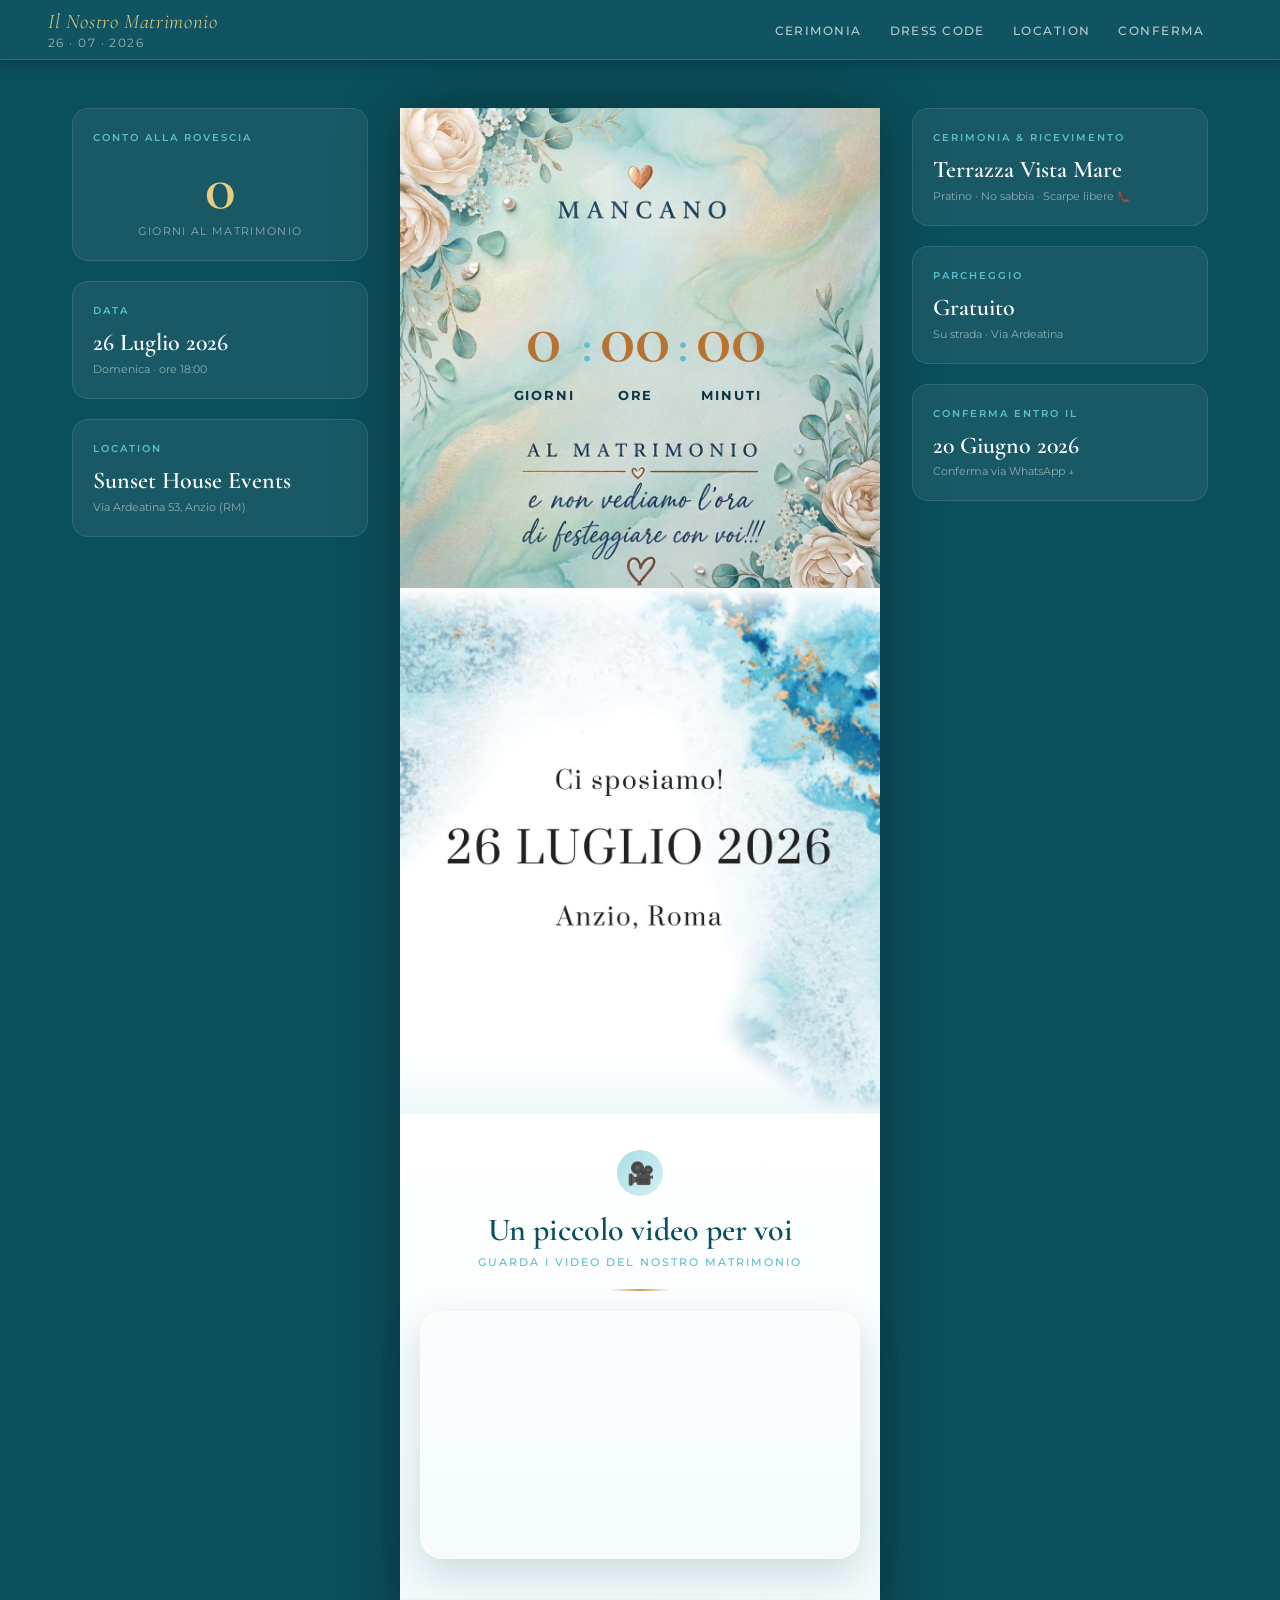
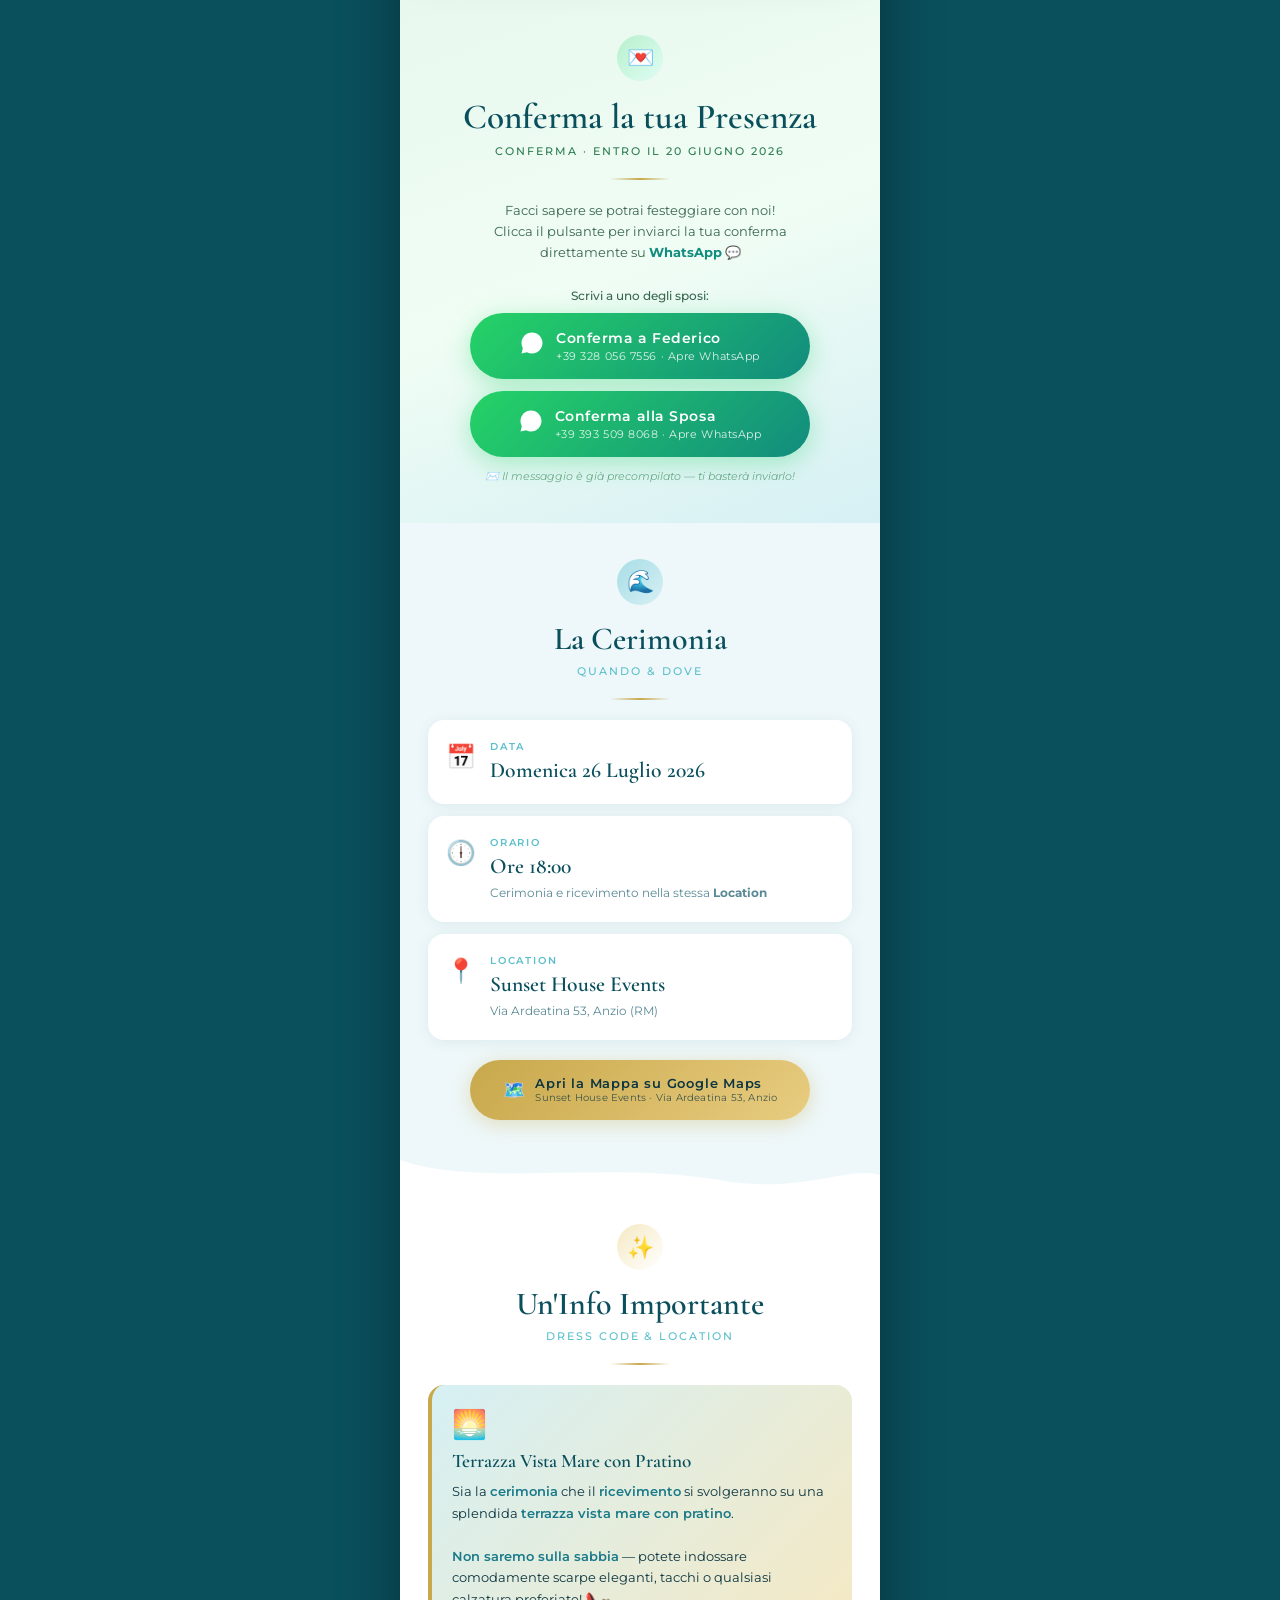
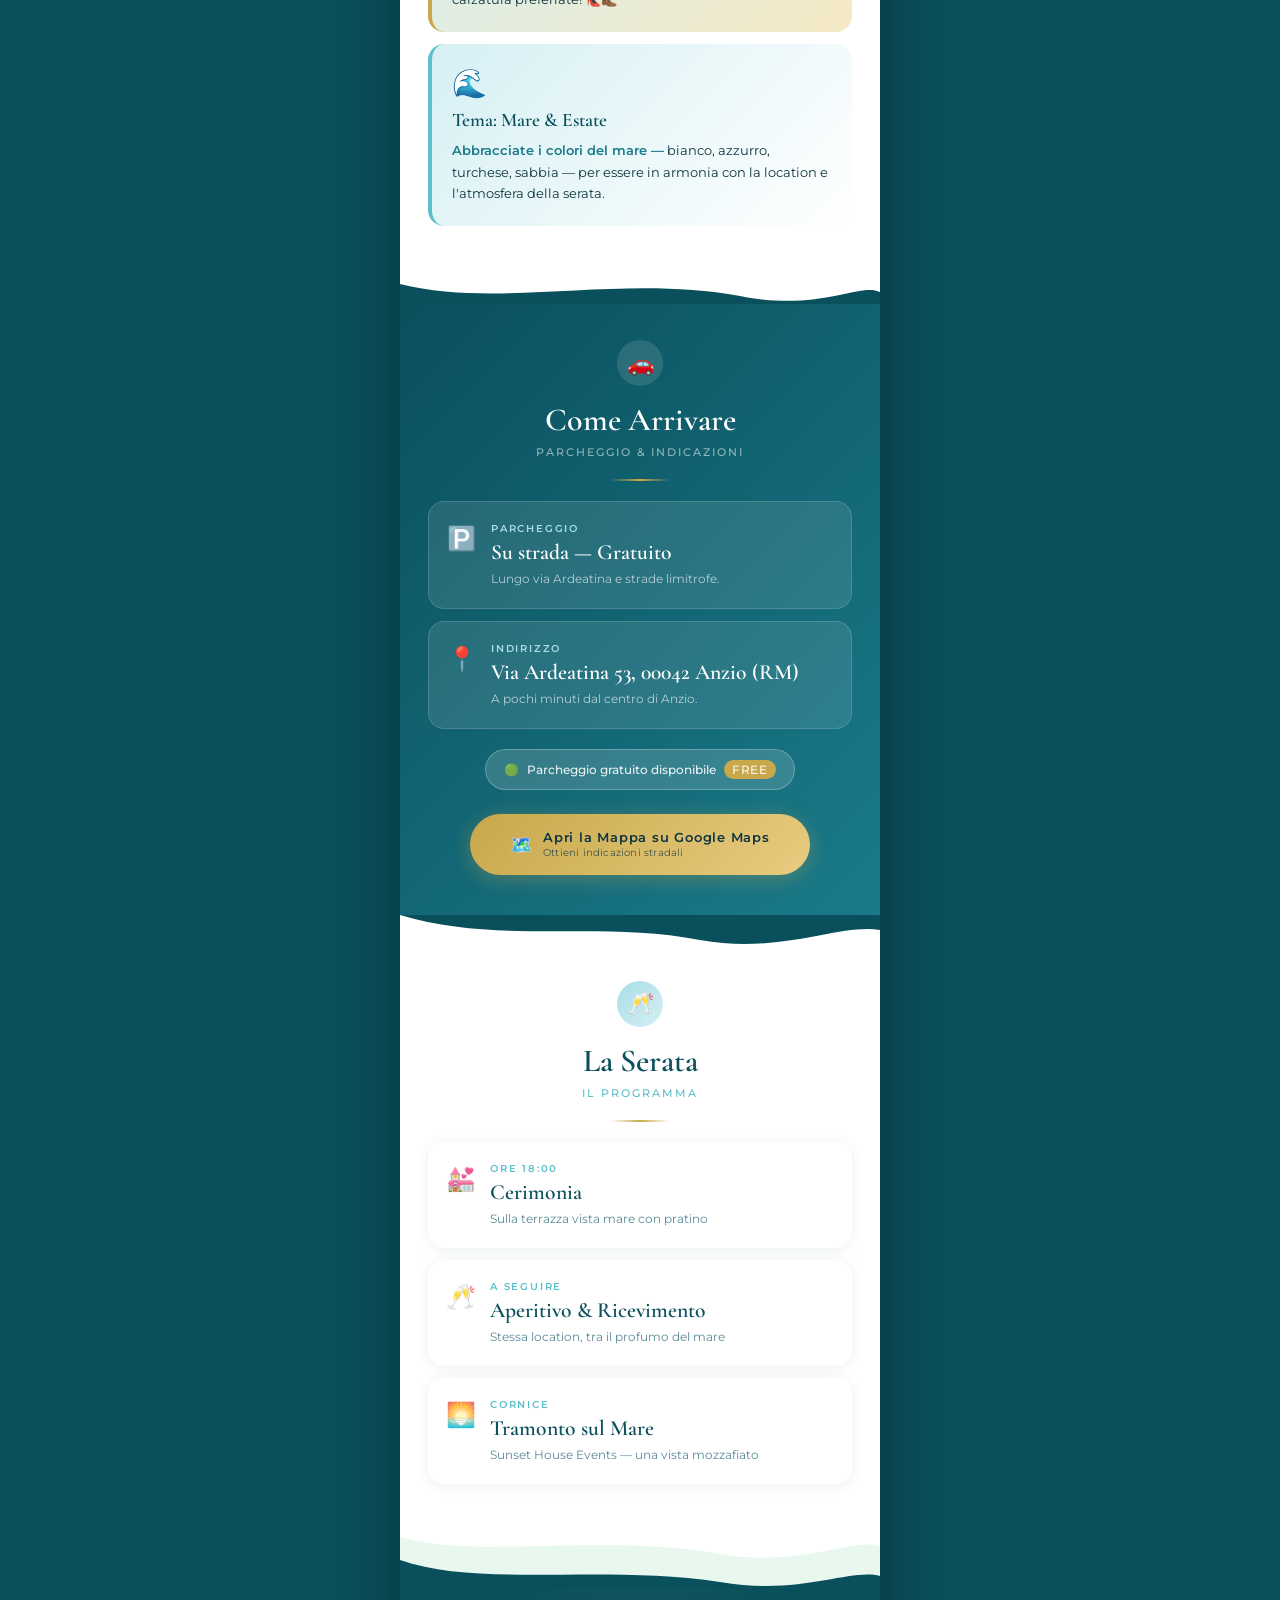
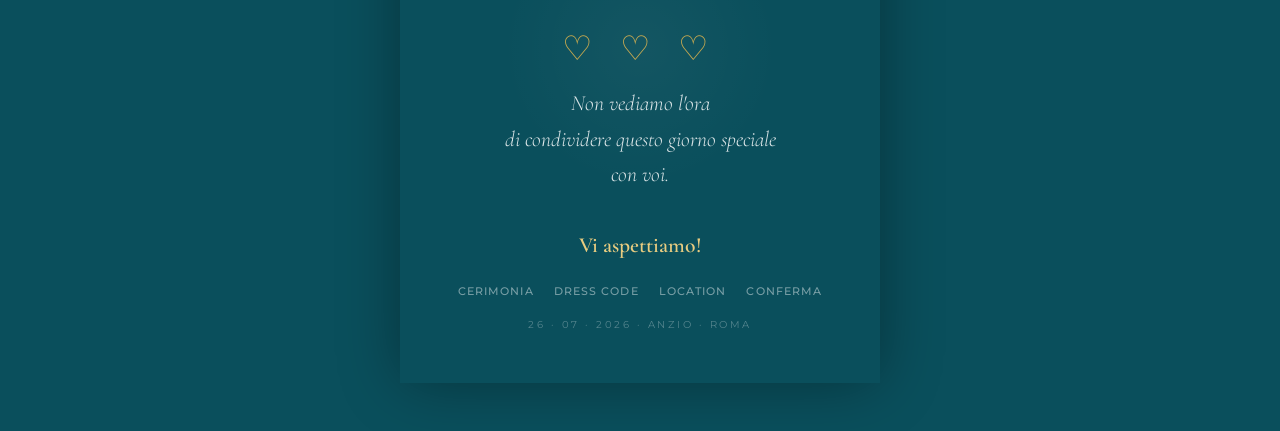
==== index.html @ 143671e2 "5 giu 2026, 11:32" ====
<!DOCTYPE html>
<html lang="it">
<head>
  <meta charset="UTF-8">
  <meta name="viewport" content="width=device-width, initial-scale=1.0">
  <title>Matrimonio 26 Luglio 2026 · Anzio</title>
  <link rel="preconnect" href="https://fonts.googleapis.com">
  <link rel="preconnect" href="https://fonts.gstatic.com" crossorigin>
  <link href="https://fonts.googleapis.com/css2?family=Cormorant+Garamond:ital,wght@0,300;0,400;0,600;1,300;1,400&family=Montserrat:wght@300;400;500;600&display=swap" rel="stylesheet">
  <link rel="stylesheet" href="css/style.css">
</head>
<body>
  <!--<div id="admin-password-overlay" class="role-overlay role-hidden" aria-hidden="true">
    <div class="role-modal">
      <div class="role-badge">Accesso Admin</div>
      <h1 class="role-title">Inserisci la password</h1>
      <p class="role-text">Solo chi conosce la password può vedere anche le pagine admin.</p>
      <input id="admin-password-input" class="role-input" type="password" placeholder="Password admin" autocomplete="current-password">
      <div class="role-actions">
        <button class="role-btn role-admin" id="admin-login-btn">ENTRA</button>
        <button class="role-btn role-cancel" id="admin-back-btn">INDIETRO</button>
      </div>
      <p class="role-error" id="admin-error">Password errata.</p>
    </div>
  </div>-->

  <div id="site-header"></div>

  <div class="site-wrapper">
    <aside class="site-sidebar">
      <div class="sidebar-widget">
        <div class="sidebar-widget-title">Conto alla rovescia</div>
        <div class="sidebar-days" id="sidebar-days">—</div>
        <div class="sidebar-days-label">giorni al matrimonio</div>
      </div>
      <div class="sidebar-widget">
        <div class="sidebar-widget-title">Data</div>
        <div class="sidebar-widget-value">26 Luglio 2026</div>
        <div class="sidebar-widget-sub">Domenica · ore 18:00</div>
      </div>
      <div class="sidebar-widget">
        <div class="sidebar-widget-title">Location</div>
        <div class="sidebar-widget-value">Sunset House Events</div>
        <div class="sidebar-widget-sub">Via Ardeatina 53, Anzio (RM)</div>
      </div>
    </aside>

    <main class="page" id="top">
      <div class="hero-img-wrap countdown-wrap">
        <img src="img/50.jpg" alt="Contatore giorni al matrimonio" width="480" loading="eager">
        <div class="countdown-overlay">
          <div class="countdown-label"></div>
          <div class="countdown-time">
            <span class="countdown-part"><span id="countdown-days">—</span><small>giorni</small></span>
            <span class="countdown-sep">:</span>
            <span class="countdown-part"><span id="countdown-hours">—</span><small>ore</small></span>
            <span class="countdown-sep">:</span>
            <span class="countdown-part"><span id="countdown-minutes">—</span><small>minuti</small></span>
          </div>
          <div class="countdown-sub"></div>
        </div>
      </div>

      <div class="date-img-wrap">
        <div class="date-img-overlay-top"></div>
        <img src="img/quando.jpg" alt="Ci sposiamo! 26 Luglio 2026 – Anzio, Roma" width="480" loading="eager">
        <div class="date-img-overlay-bottom"></div>
      </div>

      <section class="section section-video" id="video">
        <div class="section-icon icon-aqua">🎥</div>
        <h2 class="section-title">Un piccolo video per voi</h2>
        <p class="section-subtitle">Guarda i video del nostro matrimonio</p>
        <div class="gold-line"></div>
        <div class="video-wrap">
          <iframe class="yt-embed" src="https://www.youtube-nocookie.com/embed/g_HQ2GDgndY?rel=0" title="Video matrimonio" loading="lazy" allow="accelerometer; autoplay; clipboard-write; encrypted-media; gyroscope; picture-in-picture; web-share" allowfullscreen></iframe>
        </div>
      </section>

      <section class="rsvp-section" id="rsvp">
        <div class="section-icon icon-green">💌</div>
        <h2 class="rsvp-title">Conferma la tua Presenza</h2>
        <p class="rsvp-subtitle">Conferma · Entro il 20 Giugno 2026</p>
        <div class="gold-line"></div>
        <p class="rsvp-text">Facci sapere se potrai festeggiare con noi!<br>Clicca il pulsante per inviarci la tua conferma direttamente su <strong style="color:#128C7E;">WhatsApp</strong> 💬</p>
        <p style="font-family:'Montserrat',sans-serif;font-size:12px;color:#3a6650;margin-bottom:10px;font-weight:500;">Scrivi a uno degli sposi:</p>
        <a class="rsvp-btn" id="rsvp-btn" href="#" target="_blank" rel="noopener noreferrer" style="margin-bottom:12px;">
          <span class="rsvp-btn-icon">
            <svg width="24" height="24" viewBox="0 0 32 32" fill="white" xmlns="http://www.w3.org/2000/svg"><path d="M16 2C8.268 2 2 8.268 2 16c0 2.476.668 4.796 1.834 6.79L2 30l7.41-1.814A13.94 13.94 0 0 0 16 30c7.732 0 14-6.268 14-14S23.732 2 16 2zm6.29 19.46c-.344-.172-2.04-1.006-2.355-1.12-.316-.116-.546-.172-.776.172-.23.344-.89 1.12-1.09 1.35-.2.23-.4.258-.744.086-.344-.172-1.452-.536-2.767-1.706-1.022-.912-1.71-2.038-1.912-2.382-.2-.344-.022-.53.15-.7.155-.154.344-.4.516-.6.172-.2.23-.344.344-.574.115-.23.058-.43-.028-.6-.086-.172-.776-1.872-1.064-2.562-.28-.672-.564-.58-.776-.59-.2-.008-.43-.01-.66-.01-.23 0-.6.086-.915.43-.315.344-1.204 1.178-1.204 2.872s1.232 3.33 1.404 3.56c.172.23 2.426 3.706 5.877 5.194.822.354 1.463.566 1.963.724.824.262 1.575.225 2.168.136.66-.1 2.04-.834 2.328-1.638.287-.804.287-1.494.2-1.638-.086-.144-.316-.23-.66-.4z"/></svg>
          </span>
          <span class="rsvp-btn-text">Conferma a Federico<span class="rsvp-btn-sub">+39 328 056 7556 · Apre WhatsApp</span></span>
        </a>
        <a class="rsvp-btn" id="rsvp-btn-2" href="#" target="_blank" rel="noopener noreferrer">
          <span class="rsvp-btn-icon">
            <svg width="24" height="24" viewBox="0 0 32 32" fill="white" xmlns="http://www.w3.org/2000/svg"><path d="M16 2C8.268 2 2 8.268 2 16c0 2.476.668 4.796 1.834 6.79L2 30l7.41-1.814A13.94 13.94 0 0 0 16 30c7.732 0 14-6.268 14-14S23.732 2 16 2zm6.29 19.46c-.344-.172-2.04-1.006-2.355-1.12-.316-.116-.546-.172-.776.172-.23.344-.89 1.12-1.09 1.35-.2.23-.4.258-.744.086-.344-.172-1.452-.536-2.767-1.706-1.022-.912-1.71-2.038-1.912-2.382-.2-.344-.022-.53.15-.7.155-.154.344-.4.516-.6.172-.2.23-.344.344-.574.115-.23.058-.43-.028-.6-.086-.172-.776-1.872-1.064-2.562-.28-.672-.564-.58-.776-.59-.2-.008-.43-.01-.66-.01-.23 0-.6.086-.915.43-.315.344-1.204 1.178-1.204 2.872s1.232 3.33 1.404 3.56c.172.23 2.426 3.706 5.877 5.194.822.354 1.463.566 1.963.724.824.262 1.575.225 2.168.136.66-.1 2.04-.834 2.328-1.638.287-.804.287-1.494.2-1.638-.086-.144-.316-.23-.66-.4z"/></svg>
          </span>
          <span class="rsvp-btn-text">Conferma alla Sposa<span class="rsvp-btn-sub">+39 393 509 8068 · Apre WhatsApp</span></span>
        </a>
        <p class="rsvp-note">✉️ Il messaggio è già precompilato — ti basterà inviarlo!</p>
      </section>

      <section class="section section-alt" id="cerimonia">
        <div class="section-icon icon-aqua">🌊</div>
        <h2 class="section-title">La Cerimonia</h2>
        <p class="section-subtitle">Quando &amp; Dove</p>
        <div class="gold-line"></div>
        <div class="info-card"><span class="info-card-icon">📅</span><div><div class="info-card-label">Data</div><div class="info-card-value">Domenica 26 Luglio 2026</div></div></div>
        <div class="info-card"><span class="info-card-icon">🕕</span><div><div class="info-card-label">Orario</div><div class="info-card-value">Ore 18:00</div><div class="info-card-detail">Cerimonia e ricevimento nella stessa <strong>Location</strong></div></div></div>
        <div class="info-card"><span class="info-card-icon">📍</span><div><div class="info-card-label">Location</div><div class="info-card-value">Sunset House Events</div><div class="info-card-detail">Via Ardeatina 53, Anzio (RM)</div></div></div>
        <div class="map-btn-wrapper">
          <a class="map-btn" href="https://www.google.com/maps/place/Sunset+Events%2FTramonto+Eventi,+Via+Ardeatina,+53,+00042+Anzio+RM" target="_blank" rel="noopener noreferrer">
            <span class="map-btn-icon">🗺️</span>
            <span class="map-btn-text">Apri la Mappa su Google Maps<span class="map-btn-sub">Sunset House Events · Via Ardeatina 53, Anzio</span></span>
          </a>
        </div>
      </section>

      <div class="wave-divider" style="background:var(--aqua-mist);"><svg viewBox="0 0 480 28" preserveAspectRatio="none" xmlns="http://www.w3.org/2000/svg" style="display:block;width:100%;height:28px;"><path d="M0,0 C80,28 200,0 320,20 C400,35 450,5 480,15 L480,28 L0,28 Z" fill="white"/></svg></div>

      <section class="section" id="dresscode">
        <div class="section-icon icon-gold">✨</div>
        <h2 class="section-title">Un'Info Importante</h2>
        <p class="section-subtitle">Dress code &amp; Location</p>
        <div class="gold-line"></div>
        <div class="highlight-box">
          <div class="highlight-box-icon">🌅</div>
          <div class="highlight-box-title">Terrazza Vista Mare con Pratino</div>
          <div class="highlight-box-text">Sia la <strong>cerimonia</strong> che il <strong>ricevimento</strong> si svolgeranno su una splendida <strong>terrazza vista mare con pratino</strong>.<br><br><strong>Non saremo sulla sabbia</strong> — potete indossare comodamente scarpe eleganti, tacchi o qualsiasi calzatura preferiate! 👠👞</div>
        </div>
        <div class="highlight-box highlight-box-sea">
          <div class="highlight-box-icon">🌊</div>
          <div class="highlight-box-title">Tema: Mare &amp; Estate</div>
          <div class="highlight-box-text"><strong>Abbracciate i colori del mare —</strong> bianco, azzurro, turchese, sabbia — per essere in armonia con la location e l'atmosfera della serata.</div>
        </div>
      </section>

      <div class="wave-divider"><svg viewBox="0 0 480 30" preserveAspectRatio="none" xmlns="http://www.w3.org/2000/svg" style="display:block;width:100%;height:30px;"><path d="M0,10 C100,35 220,0 340,22 C420,38 460,8 480,18 L480,30 L0,30 Z" fill="#0a4f5c"/></svg></div>

      <section class="section section-dark" id="location">
        <div class="section-icon icon-dark">🚗</div>
        <h2 class="section-title section-title-light">Come Arrivare</h2>
        <p class="section-subtitle section-subtitle-light">Parcheggio &amp; Indicazioni</p>
        <div class="gold-line"></div>
        <div class="dark-card"><span class="dark-card-icon">🅿️</span><div><div class="dark-card-label">Parcheggio</div><div class="dark-card-value">Su strada — Gratuito</div><div class="dark-card-detail">Lungo via Ardeatina e strade limitrofe.</div></div></div>
        <div class="dark-card"><span class="dark-card-icon">📍</span><div><div class="dark-card-label">Indirizzo</div><div class="dark-card-value">Via Ardeatina 53, 00042 Anzio (RM)</div><div class="dark-card-detail">A pochi minuti dal centro di Anzio.</div></div></div>
        <div style="text-align:center; margin:4px 0 8px;">
          <div class="parking-pill"><span>🟢</span><span>Parcheggio gratuito disponibile</span><span class="parking-badge">FREE</span></div>
        </div>
        <div class="map-btn-wrapper" style="margin-top:16px;">
          <a class="map-btn" href="https://www.google.com/maps/place/Sunset+Events%2FTramonto+Eventi,+Via+Ardeatina,+53,+00042+Anzio+RM" target="_blank" rel="noopener noreferrer">
            <span class="map-btn-icon">🗺️</span>
            <span class="map-btn-text">Apri la Mappa su Google Maps<span class="map-btn-sub">Ottieni indicazioni stradali</span></span>
          </a>
        </div>
      </section>

      <div class="wave-divider" style="background:var(--aqua-deep);"><svg viewBox="0 0 480 30" preserveAspectRatio="none" xmlns="http://www.w3.org/2000/svg" style="display:block;width:100%;height:30px;"><path d="M0,0 C100,30 200,5 300,25 C380,40 440,8 480,15 L480,30 L0,30 Z" fill="white"/></svg></div>

      <section class="section">
        <div class="section-icon icon-aqua">🥂</div>
        <h2 class="section-title">La Serata</h2>
        <p class="section-subtitle">Il Programma</p>
        <div class="gold-line"></div>
        <div class="info-card"><span class="info-card-icon">💒</span><div><div class="info-card-label">Ore 18:00</div><div class="info-card-value">Cerimonia</div><div class="info-card-detail">Sulla terrazza vista mare con pratino</div></div></div>
        <div class="info-card"><span class="info-card-icon">🥂</span><div><div class="info-card-label">A seguire</div><div class="info-card-value">Aperitivo &amp; Ricevimento</div><div class="info-card-detail">Stessa location, tra il profumo del mare</div></div></div>
        <div class="info-card"><span class="info-card-icon">🌅</span><div><div class="info-card-label">Cornice</div><div class="info-card-value">Tramonto sul Mare</div><div class="info-card-detail">Sunset House Events — una vista mozzafiato</div></div></div>
      </section>

      <div class="wave-divider"><svg viewBox="0 0 480 28" preserveAspectRatio="none" xmlns="http://www.w3.org/2000/svg" style="display:block;width:100%;height:28px;"><path d="M0,5 C80,28 200,0 320,22 C400,36 450,6 480,14 L480,28 L0,28 Z" fill="#e8f8ee"/></svg></div>
      <div id="site-footer-slot"></div>
    </main>

    <aside class="site-aside">
      <div class="sidebar-widget">
        <div class="sidebar-widget-title">Cerimonia &amp; Ricevimento</div>
        <div class="sidebar-widget-value">Terrazza Vista Mare</div>
        <div class="sidebar-widget-sub">Pratino · No sabbia · Scarpe libere 👠</div>
      </div>
      <div class="sidebar-widget">
        <div class="sidebar-widget-title">Parcheggio</div>
        <div class="sidebar-widget-value">Gratuito</div>
        <div class="sidebar-widget-sub">Su strada · Via Ardeatina</div>
      </div>
      <div class="sidebar-widget">
        <div class="sidebar-widget-title">Conferma entro il</div>
        <div class="sidebar-widget-value">20 Giugno 2026</div>
        <div class="sidebar-widget-sub">Conferma via WhatsApp ↓</div>
      </div>
    </aside>
  </div>

  <script>
    function loadComponent(url, targetId, callback) {
      fetch(url).then(function(res) { return res.text(); }).then(function(html) {
        var el = document.getElementById(targetId);
        if (!el) return;
        el.innerHTML = html;
        if (callback) callback();
      }).catch(function(err) { console.warn('Componente non caricato:', err); });
    }

    function initNavHamburger() {
      var btn = document.getElementById('nav-toggle');
      var menu = document.getElementById('mobile-menu');
      var overlay = document.getElementById('mobile-overlay');
      if (!btn || !menu || !overlay) { setTimeout(initNavHamburger, 100); return; }
      function closeMenu() {
        btn.classList.remove('open');
        menu.classList.remove('open');
        overlay.classList.remove('open');
        btn.setAttribute('aria-expanded', 'false');
        menu.setAttribute('aria-hidden', 'true');
        document.body.classList.remove('menu-open');
      }
      function openMenu() {
        btn.classList.add('open');
        menu.classList.add('open');
        overlay.classList.add('open');
        btn.setAttribute('aria-expanded', 'true');
        menu.setAttribute('aria-hidden', 'false');
        document.body.classList.add('menu-open');
      }
      btn.addEventListener('click', function() { var isOpen = menu.classList.contains('open'); if (isOpen) closeMenu(); else openMenu(); });
      overlay.addEventListener('click', closeMenu);
      document.querySelectorAll('.mobile-link').forEach(function(a) { a.addEventListener('click', closeMenu); });
      window.addEventListener('scroll', function() { if (menu.classList.contains('open')) closeMenu(); }, { passive: true });
      window.addEventListener('resize', function() { if (window.innerWidth > 768) closeMenu(); });
    }

    loadComponent('components/header.html', 'site-header', initNavHamburger);
    loadComponent('components/footer.html', 'site-footer-slot', null);

    var wedding = new Date('2026-07-26T18:00:00');
    function pad(n) { return String(n).padStart(2, '0'); }
    function updateCountdown() {
      var diff = Math.max(0, wedding - new Date());
      var totalMinutes = Math.floor(diff / (1000 * 60));
      var totalHours = Math.floor(diff / (1000 * 60 * 60));
      var days = Math.floor(totalHours / 24);
      var hours = totalHours % 24;
      var minutes = totalMinutes % 60;
      var ids = ['countdown-days', 'countdown-hours', 'countdown-minutes'];
      var vals = [days, pad(hours), pad(minutes)];
      ids.forEach(function(id, i) { var el = document.getElementById(id); if (el) el.textContent = vals[i]; });
      var side = document.getElementById('sidebar-days');
      if (side) side.textContent = days;
    }
    updateCountdown();
    setInterval(updateCountdown, 30000);

    var msg = encodeURIComponent("Ciao! 🎊\n\nHo ricevuto il vostro invito per il matrimonio del 26 Luglio 2026.\n\n✅ CONFERMO la mia partecipazione!\n\nNon vedo l'ora di festeggiare con voi! 🥂🌊");
    var b1 = document.getElementById('rsvp-btn');
    var b2 = document.getElementById('rsvp-btn-2');
    if (b1) b1.href = "https://wa.me/393280567556?text=" + msg;
    if (b2) b2.href = "https://wa.me/393935098068?text=" + msg;

    (function() {
      var allowed = sessionStorage.getItem('site_role');
      if (!allowed) document.body.classList.add('role-lock');
      var adminOverlay = document.getElementById('admin-password-overlay');
      var adminBtn = document.getElementById('role-admin-btn');
      var adminLoginBtn = document.getElementById('admin-login-btn');
      var adminBackBtn = document.getElementById('admin-back-btn');
      var adminInput = document.getElementById('admin-password-input');
      var adminError = document.getElementById('admin-error');
      var ADMIN_PWD = 'admin2026';
      function show(el) { el.classList.remove('role-hidden'); el.setAttribute('aria-hidden', 'false'); }
      function hide(el) { el.classList.add('role-hidden'); el.setAttribute('aria-hidden', 'true'); }
      function unlock(role) { sessionStorage.setItem('site_role', role); hide(adminOverlay); document.body.classList.remove('role-lock'); location.reload(); }
      if (allowed === 'admin') document.body.classList.remove('role-lock');
      if (adminBtn) adminBtn.addEventListener('click', function() { show(adminOverlay); if (adminInput) setTimeout(function() { adminInput.focus(); }, 50); });
      if (adminBackBtn) adminBackBtn.addEventListener('click', function() { hide(adminOverlay); if (adminError) adminError.style.display = 'none'; });
      if (adminLoginBtn) adminLoginBtn.addEventListener('click', function() { if ((adminInput && adminInput.value) === ADMIN_PWD) unlock('admin'); else { if (adminError) adminError.style.display = 'block'; if (adminInput) adminInput.value = ''; } });
      if (adminInput) adminInput.addEventListener('keydown', function(e) { if (e.key === 'Enter') adminLoginBtn.click(); });
      if (allowed) hide(adminOverlay);
    })();
  </script>

  <button id="backToTop" title="Torna all'inizio">➔</button>
  <script>
    const btn = document.getElementById('backToTop');
    window.addEventListener('scroll', function() {
      btn.style.display = (document.body.scrollTop > 300 || document.documentElement.scrollTop > 300) ? 'block' : 'none';
    });
    btn.addEventListener('click', function() { window.scrollTo({ top: 0, behavior: 'smooth' }); });
  </script>
  <script src="matrimonio-db.js"></script>
</body>
</html>
---- css/style.css ----
/* ═══════════════════════════════════════════════════════
   MATRIMONIO INVITO — style.css
   Tema: Mare · Acquamarina · Bianco · Oro
   Layout: Mobile-first + Desktop (max-width breakpoints)
═══════════════════════════════════════════════════════ */

@import url('https://fonts.googleapis.com/css2?family=Cormorant+Garamond:ital,wght@0,300;0,400;0,600;1,300;1,400&family=Montserrat:wght@300;400;500;600&display=swap');

*,
*::before,
*::after {
  box-sizing: border-box;
  margin: 0;
  padding: 0;
}

:root {
  --aqua-deep: #0a4f5c;
  --aqua-mid: #1a7a8a;
  --aqua-light: #5bbfcc;
  --aqua-pale: #a8dde6;
  --aqua-foam: #d6f0f4;
  --aqua-mist: #eef8fa;
  --gold: #c8a84b;
  --gold-light: #e8cc80;
  --gold-pale: #f5e9c4;
  --white: #ffffff;
  --text-dark: #0d3540;
  --text-mid: #1a5f70;
  --font-display: 'Cormorant Garamond', Georgia, serif;
  --font-body: 'Montserrat', 'Helvetica Neue', sans-serif;
  --page-max: 480px;
  --radius-card: 16px;
  --shadow-card: 0 2px 14px rgba(10,79,92,0.08);
}

html,
body {
  width: 100%;
  min-height: 100%;
  background: var(--aqua-deep);
  -webkit-font-smoothing: antialiased;
  font-family: var(--font-body);
  overflow-x: hidden;
}

/* NAVBAR */
.navbar {
  position: sticky;
  top: 0;
  z-index: 1000;
  width: 100%;
  background: rgba(10,79,92,0.97);
  backdrop-filter: blur(10px);
  -webkit-backdrop-filter: blur(10px);
  border-bottom: 1px solid rgba(200,168,75,0.25);
  padding: 0 24px;
  height: 60px;
  display: flex;
  align-items: center;
  justify-content: space-between;
  box-shadow: 0 2px 16px rgba(0,0,0,0.25);
}

.navbar-brand {
  font-family: var(--font-display);
  font-size: 1.3rem;
  font-style: italic;
  font-weight: 300;
  color: var(--gold-light);
  text-decoration: none;
  letter-spacing: 0.03em;
}

.navbar-brand span {
  color: rgba(255,255,255,0.55);
  font-style: normal;
  font-size: 0.75rem;
  font-family: var(--font-body);
  font-weight: 400;
  letter-spacing: 0.12em;
  text-transform: uppercase;
  display: block;
  margin-top: 1px;
}

.navbar-date {
  font-family: var(--font-body);
  font-size: 11px;
  font-weight: 500;
  letter-spacing: 0.15em;
  text-transform: uppercase;
  color: rgba(255,255,255,0.6);
}

.navbar-heart {
  color: var(--gold);
  font-size: 18px;
}

.navbar-links {
  display: none;
  gap: 28px;
  list-style: none;
}

.navbar-links a {
  font-family: var(--font-body);
  font-size: 12px;
  font-weight: 500;
  letter-spacing: 0.12em;
  text-transform: uppercase;
  color: rgba(255,255,255,0.7);
  text-decoration: none;
  transition: color 0.2s;
}

.navbar-links a:hover {
  color: var(--gold-light);
}

@media (min-width: 860px) {
  .navbar {
    padding: 0 48px;
  }

  .navbar-links {
    display: flex;
  }

  .navbar-date {
    display: none;
  }
}

/* SITE HEADER */
#site-header {
  position: sticky;
  top: 0;
  z-index: 1000;
  width: 100%;
  background: #fff;
  transform: translateZ(0);
  will-change: transform;
}

@media (max-width: 860px) {
  .site-header,
  header {
    position: static !important;
    top: auto !important;
    transform: none !important;
    box-shadow: none !important;
  }

  .site-wrapper {
    padding-top: 0 !important;
  }
}

/* LAYOUT */
.site-wrapper {
  width: 100%;
  min-height: 100vh;
  background: var(--aqua-deep);
}

@media (min-width: 860px) {
  .site-wrapper {
    display: grid;
    grid-template-columns: 1fr minmax(0, var(--page-max)) 1fr;
    grid-template-areas: "sidebar card aside";
    align-items: start;
    padding: 48px 24px;
    gap: 0;
  }

  .site-sidebar {
    grid-area: sidebar;
    position: sticky;
    top: 108px;
    padding: 0 32px 0 48px;
    display: flex;
    flex-direction: column;
    gap: 20px;
  }

  .site-aside {
    grid-area: aside;
    position: sticky;
    top: 108px;
    padding: 0 48px 0 32px;
    display: flex;
    flex-direction: column;
    gap: 20px;
  }
}

@media (max-width: 859px) {
  .site-sidebar,
  .site-aside {
    display: none;
  }
}

.sidebar-widget {
  background: rgba(255,255,255,0.06);
  border: 1px solid rgba(255,255,255,0.1);
  border-radius: var(--radius-card);
  padding: 22px 20px;
}

.sidebar-widget-title {
  font-family: var(--font-body);
  font-size: 10px;
  font-weight: 600;
  letter-spacing: 0.2em;
  text-transform: uppercase;
  color: var(--aqua-light);
  margin-bottom: 12px;
}

.sidebar-widget-value {
  font-family: var(--font-display);
  font-size: 1.5rem;
  font-weight: 600;
  color: var(--white);
  line-height: 1.2;
}

.sidebar-widget-sub {
  font-family: var(--font-body);
  font-size: 11px;
  color: rgba(255,255,255,0.5);
  margin-top: 4px;
}

.sidebar-days {
  font-family: var(--font-display);
  font-size: 4rem;
  font-weight: 600;
  color: var(--gold-light);
  line-height: 1;
  text-align: center;
}

.sidebar-days-label {
  font-family: var(--font-body);
  font-size: 11px;
  text-align: center;
  color: rgba(255,255,255,0.5);
  letter-spacing: 0.12em;
  text-transform: uppercase;
  margin-top: 4px;
}

/* PAGE */
.page {
  grid-area: card;
  width: 100%;
  max-width: var(--page-max);
  margin: 0 auto;
  background: var(--white);
  overflow: visible;
  box-shadow: 0 0 60px rgba(0,0,0,0.35);
}

@media (min-width: 860px) {
  .page {
    border-radius: 20px;
  }
}

.hero-img-wrap,
.date-img-wrap {
  position: relative;
  width: 100%;
  overflow: hidden;
}

.hero-img-wrap img,
.date-img-wrap img {
  width: 100%;
  display: block;
  object-fit: cover;
}

.hero-img-overlay {
  position: absolute;
  bottom: 0;
  left: 0;
  right: 0;
  height: 60px;
  background: linear-gradient(to bottom, transparent, var(--white));
}

.date-img-wrap {
  margin-top: -2px;
}

.date-img-overlay-top {
  position: absolute;
  top: 0;
  left: 0;
  right: 0;
  height: 50px;
  background: linear-gradient(to bottom, var(--white), transparent);
}

.date-img-overlay-bottom {
  position: absolute;
  bottom: 0;
  left: 0;
  right: 0;
  height: 60px;
  background: linear-gradient(to bottom, transparent, var(--aqua-mist));
}

.gold-line {
  width: 60px;
  height: 2px;
  background: linear-gradient(90deg, transparent, var(--gold), transparent);
  margin: 0 auto 20px;
  border-radius: 2px;
}

.section {
  padding: 36px 28px;
  position: relative;
}

.section-alt {
  background: var(--aqua-mist);
}

.section-dark {
  background: linear-gradient(135deg, var(--aqua-deep) 0%, var(--aqua-mid) 100%);
  color: var(--white);
}

.section-icon {
  width: 46px;
  height: 46px;
  border-radius: 50%;
  display: flex;
  align-items: center;
  justify-content: center;
  margin: 0 auto 14px;
  font-size: 22px;
}

.icon-aqua {
  background: linear-gradient(135deg, var(--aqua-pale), var(--aqua-foam));
}

.icon-gold {
  background: linear-gradient(135deg, var(--gold-pale), #fff);
}

.icon-dark {
  background: rgba(255,255,255,0.12);
}

.icon-green {
  background: linear-gradient(135deg, #b7f0cc, #e0fdf4);
}

.section-title {
  font-family: var(--font-display);
  font-size: clamp(1.5rem, 7vw, 2rem);
  font-weight: 600;
  color: var(--aqua-deep);
  text-align: center;
  margin-bottom: 6px;
}

.section-title-light {
  color: var(--white) !important;
}

.section-subtitle {
  font-family: var(--font-body);
  font-size: 11px;
  font-weight: 500;
  letter-spacing: 0.18em;
  text-transform: uppercase;
  color: var(--aqua-light);
  text-align: center;
  margin-bottom: 20px;
}

.section-subtitle-light {
  color: rgba(255,255,255,0.55) !important;
}

.info-card,
.dark-card {
  border-radius: var(--radius-card);
  padding: 20px 18px;
  margin-bottom: 12px;
  display: flex;
  align-items: flex-start;
  gap: 14px;
}

.info-card {
  background: var(--white);
  box-shadow: var(--shadow-card);
}

.dark-card {
  background: rgba(255,255,255,0.10);
  border: 1px solid rgba(255,255,255,0.15);
}

.info-card-icon,
.dark-card-icon {
  font-size: 24px;
  flex-shrink: 0;
  margin-top: 2px;
}

.info-card-label,
.dark-card-label {
  font-family: var(--font-body);
  font-size: 10px;
  font-weight: 600;
  letter-spacing: 0.18em;
  text-transform: uppercase;
  margin-bottom: 4px;
}

.info-card-label {
  color: var(--aqua-light);
}

.dark-card-label {
  color: var(--aqua-pale);
}

.info-card-value,
.dark-card-value {
  font-family: var(--font-display);
  font-size: clamp(1.05rem, 5vw, 1.35rem);
  font-weight: 600;
  line-height: 1.25;
}

.info-card-value {
  color: var(--aqua-deep);
}

.dark-card-value {
  color: var(--white);
}

.info-card-detail,
.dark-card-detail {
  font-family: var(--font-body);
  font-size: 12px;
  margin-top: 4px;
  line-height: 1.5;
}

.info-card-detail {
  color: #5a8a96;
}

.dark-card-detail {
  color: rgba(255,255,255,0.65);
}

.highlight-box {
  background: linear-gradient(135deg, var(--aqua-foam) 0%, var(--gold-pale) 100%);
  border-radius: var(--radius-card);
  padding: 22px 20px;
  border-left: 4px solid var(--gold);
  margin: 12px 0;
}

.highlight-box-sea {
  border-left-color: var(--aqua-light);
  background: linear-gradient(135deg, var(--aqua-foam) 0%, #fff 100%);
}

.highlight-box-icon {
  font-size: 28px;
  margin-bottom: 8px;
}

.highlight-box-title {
  font-family: var(--font-display);
  font-size: clamp(1rem, 4.5vw, 1.2rem);
  font-weight: 600;
  color: var(--aqua-deep);
  margin-bottom: 8px;
}

.highlight-box-text {
  font-family: var(--font-body);
  font-size: 13px;
  color: var(--text-dark);
  line-height: 1.65;
}

.highlight-box-text strong {
  color: var(--aqua-mid);
  font-weight: 600;
}

.map-btn-wrapper {
  padding: 8px 0 4px;
  text-align: center;
}

.map-btn {
  display: flex;
  align-items: center;
  justify-content: center;
  gap: 10px;
  background: linear-gradient(135deg, var(--gold) 0%, var(--gold-light) 100%);
  color: var(--text-dark);
  text-decoration: none;
  font-family: var(--font-body);
  font-size: 13px;
  font-weight: 600;
  letter-spacing: 0.06em;
  padding: 16px 28px;
  border-radius: 50px;
  box-shadow: 0 4px 20px rgba(200,168,75,0.35);
  transition: transform 0.2s, box-shadow 0.2s;
  min-height: 52px;
  width: 100%;
  max-width: 340px;
  margin: 0 auto;
}

.map-btn:hover {
  transform: translateY(-2px);
  box-shadow: 0 8px 28px rgba(200,168,75,0.45);
}

.map-btn:active {
  transform: scale(0.97);
}

.map-btn-icon {
  font-size: 18px;
  flex-shrink: 0;
}

.map-btn-text {
  line-height: 1.2;
  text-align: left;
}

.map-btn-sub {
  display: block;
  font-size: 10px;
  font-weight: 400;
  letter-spacing: 0.02em;
  opacity: 0.75;
  margin-top: 1px;
}

.rsvp-section {
  background: linear-gradient(160deg, #e8f8ee 0%, #f0fdf4 50%, var(--aqua-foam) 100%);
  padding: 36px 28px 40px;
  text-align: center;
}

.rsvp-title {
  font-family: var(--font-display);
  font-size: clamp(1.6rem, 8vw, 2.2rem);
  font-weight: 600;
  color: var(--aqua-deep);
  margin-bottom: 6px;
}

.rsvp-subtitle {
  font-family: var(--font-body);
  font-size: 11px;
  font-weight: 500;
  letter-spacing: 0.18em;
  text-transform: uppercase;
  color: #2e7d52;
  margin-bottom: 20px;
}

.rsvp-text {
  font-family: var(--font-body);
  font-size: 13px;
  color: #3a6650;
  line-height: 1.65;
  margin-bottom: 24px;
  max-width: 340px;
  margin-left: auto;
  margin-right: auto;
}

.rsvp-btn {
  display: flex;
  align-items: center;
  justify-content: center;
  gap: 12px;
  background: linear-gradient(135deg, #25D366 0%, #128C7E 100%);
  color: #fff;
  text-decoration: none;
  font-family: var(--font-body);
  font-size: 14px;
  font-weight: 600;
  letter-spacing: 0.04em;
  padding: 16px 28px;
  border-radius: 50px;
  box-shadow: 0 6px 24px rgba(37,211,102,0.35);
  transition: transform 0.2s, box-shadow 0.2s;
  min-height: 54px;
  width: 100%;
  max-width: 340px;
  margin: 0 auto 12px;
}

.rsvp-btn:hover {
  transform: translateY(-2px);
  box-shadow: 0 10px 30px rgba(37,211,102,0.4);
}

.rsvp-btn:active {
  transform: scale(0.97);
}

.rsvp-btn-icon {
  font-size: 24px;
  flex-shrink: 0;
}

.rsvp-btn-text {
  text-align: left;
}

.rsvp-btn-sub {
  display: block;
  font-size: 11px;
  font-weight: 400;
  opacity: 0.85;
  margin-top: 2px;
}

.rsvp-note {
  font-family: var(--font-body);
  font-size: 11px;
  color: #6aab88;
  margin-top: 8px;
  font-style: italic;
}

.parking-pill {
  display: inline-flex;
  align-items: center;
  gap: 8px;
  background: rgba(255,255,255,0.15);
  border: 1px solid rgba(255,255,255,0.25);
  border-radius: 50px;
  padding: 10px 18px;
  margin-top: 8px;
}

.parking-pill span {
  font-family: var(--font-body);
  font-size: 12px;
  color: rgba(255,255,255,0.9);
  font-weight: 500;
}

.parking-badge {
  background: var(--gold);
  color: var(--text-dark);
  font-family: var(--font-body);
  font-size: 10px;
  font-weight: 700;
  padding: 2px 8px;
  border-radius: 20px;
  letter-spacing: 0.05em;
}

.wave-divider {
  display: block;
  width: 100%;
  overflow: hidden;
  line-height: 0;
}

.site-footer,
.card-footer {
  background: var(--aqua-deep);
  padding: 40px 28px 52px;
  text-align: center;
  position: relative;
  overflow: hidden;
}

.card-footer::before {
  content: '';
  position: absolute;
  top: -80px;
  left: 50%;
  transform: translateX(-50%);
  width: 280px;
  height: 280px;
  border-radius: 50%;
  background: radial-gradient(circle, rgba(255,255,255,0.04) 0%, transparent 70%);
  pointer-events: none;
}

.footer-ornament {
  font-family: var(--font-display);
  font-size: 34px;
  color: var(--gold);
  letter-spacing: 10px;
  margin-bottom: 16px;
}

.footer-tagline {
  font-family: var(--font-display);
  font-size: clamp(1rem, 5vw, 1.35rem);
  font-style: italic;
  font-weight: 300;
  color: rgba(255,255,255,0.85);
  line-height: 1.65;
}

.footer-tagline strong {
  color: var(--gold-light);
  font-style: normal;
  font-weight: 600;
}

.footer-date-stamp {
  font-family: var(--font-body);
  font-size: 10px;
  font-weight: 400;
  letter-spacing: 0.25em;
  text-transform: uppercase;
  color: rgba(255,255,255,0.3);
  margin-top: 20px;
}

.footer-links {
  display: flex;
  justify-content: center;
  gap: 20px;
  margin-top: 20px;
  flex-wrap: wrap;
}

.footer-link {
  font-family: var(--font-body);
  font-size: 11px;
  font-weight: 500;
  letter-spacing: 0.1em;
  text-transform: uppercase;
  color: rgba(255,255,255,0.45);
  text-decoration: none;
  transition: color 0.2s;
}

.footer-link:hover {
  color: var(--gold-light);
}

.site-footer p {
  font-family: var(--font-body);
  font-size: 10px;
  color: rgba(255,255,255,0.25);
  letter-spacing: 0.12em;
  text-transform: uppercase;
}

@media print {
  .navbar,
  .site-sidebar,
  .site-aside,
  .site-footer {
    display: none !important;
  }

  .page {
    box-shadow: none;
    border-radius: 0;
    max-width: 100%;
  }

  .site-wrapper {
    display: block;
    padding: 0;
    background: white;
  }

  .map-btn,
  .rsvp-btn {
    -webkit-print-color-adjust: exact;
    print-color-adjust: exact;
  }
}

/* HAMBURGER */
.navbar-hamburger {
  display: flex;
  flex-direction: column;
  justify-content: space-between;
  width: 26px;
  height: 18px;
  background: none;
  border: none;
  cursor: pointer;
  padding: 0;
  -webkit-tap-highlight-color: transparent;
}

.navbar-hamburger span {
  display: block;
  width: 100%;
  height: 2px;
  background: var(--gold-light);
  border-radius: 2px;
  transition: transform 0.3s, opacity 0.3s;
}

.navbar-hamburger.open span:nth-child(1) {
  transform: translateY(8px) rotate(45deg);
}

.navbar-hamburger.open span:nth-child(2) {
  opacity: 0;
}

.navbar-hamburger.open span:nth-child(3) {
  transform: translateY(-8px) rotate(-45deg);
}

@media (min-width: 860px) {
  .navbar-hamburger {
    display: none;
  }
}

.mobile-menu {
  position: fixed;
  top: 60px;
  left: 0;
  right: 0;
  z-index: 99;
  background: rgba(10,55,65,0.98);
  backdrop-filter: blur(12px);
  max-height: 0;
  overflow: hidden;
  transition: max-height 0.35s cubic-bezier(0.4,0,0.2,1);
}

.mobile-menu.open {
  max-height: 280px;
}

.mobile-menu ul {
  list-style: none;
  padding: 12px 0 16px;
}

.mobile-link {
  display: block;
  padding: 14px 28px;
  font-family: var(--font-body);
  font-size: 13px;
  font-weight: 500;
  letter-spacing: 0.1em;
  color: rgba(255,255,255,0.85);
  text-decoration: none;
  text-transform: uppercase;
  transition: color 0.2s, background 0.2s;
}

.mobile-link:hover,
.mobile-link:active {
  color: var(--gold-light);
  background: rgba(255,255,255,0.05);
}

.mobile-menu-overlay {
  display: none;
  position: fixed;
  inset: 0;
  z-index: 98;
  background: rgba(0,0,0,0.4);
}

.mobile-menu-overlay.open {
  display: block;
}

@media (min-width: 860px) {
  .mobile-menu,
  .mobile-menu-overlay {
    display: none !important;
  }
}

body.menu-open {
  overflow: hidden;
  touch-action: none;
}

#mobile-menu,
#mobile-overlay {
  transition: opacity 0.2s ease, transform 0.2s ease;
}

/* BACK TO TOP */
#backToTop {
  display: none;
  position: fixed;
  bottom: 20px;
  right: 20px;
  z-index: 99;
  border: none;
  outline: none;
  background-color: #333;
  color: white;
  cursor: pointer;
  padding: 15px;
  border-radius: 50%;
  font-size: 18px;
  transform: rotate(-90deg);
  transition: background-color 0.3s;
}

#backToTop:hover {
  background-color: #555;
}

/* ROLE OVERLAY */
.role-lock {
  overflow: hidden;
}

.role-overlay {
  position: fixed;
  inset: 0;
  z-index: 5000;
  display: flex;
  align-items: center;
  justify-content: center;
  padding: 24px;
  background: rgba(6,28,33,0.72);
  backdrop-filter: blur(14px);
}

.role-hidden {
  display: none !important;
}

.role-modal {
  width: 100%;
  max-width: 420px;
  border-radius: 24px;
  padding: 32px 24px;
  background: linear-gradient(160deg, rgba(255,255,255,0.98), rgba(245,249,250,0.96));
  box-shadow: 0 24px 80px rgba(0,0,0,0.35);
  border: 1px solid rgba(200,168,75,0.18);
  text-align: center;
}

.role-badge {
  display: inline-block;
  margin-bottom: 14px;
  padding: 6px 14px;
  border-radius: 999px;
  background: linear-gradient(135deg, var(--gold), var(--gold-light));
  color: var(--text-dark);
  font-family: var(--font-body);
  font-size: 10px;
  font-weight: 700;
  letter-spacing: 0.18em;
  text-transform: uppercase;
}

.role-title {
  font-family: var(--font-display);
  font-size: clamp(1.8rem, 7vw, 2.4rem);
  font-weight: 600;
  color: var(--aqua-deep);
  margin-bottom: 10px;
}

.role-text {
  font-family: var(--font-body);
  font-size: 13px;
  line-height: 1.7;
  color: #4f6f76;
  margin-bottom: 22px;
}

.role-actions {
  display: grid;
  gap: 12px;
  margin-top: 8px;
}

.role-btn {
  width: 100%;
  border: none;
  border-radius: 14px;
  padding: 15px 18px;
  font-family: var(--font-body);
  font-size: 13px;
  font-weight: 700;
  letter-spacing: 0.12em;
  text-transform: uppercase;
  cursor: pointer;
  transition: transform 0.18s, box-shadow 0.18s, opacity 0.18s;
}

.role-btn:active {
  transform: scale(0.98);
}

.role-user {
  background: linear-gradient(135deg, var(--aqua-deep), var(--aqua-mid));
  color: var(--white);
  box-shadow: 0 10px 28px rgba(10,79,92,0.24);
}

.role-admin {
  background: linear-gradient(135deg, var(--gold), var(--gold-light));
  color: var(--text-dark);
  box-shadow: 0 10px 28px rgba(200,168,75,0.24);
}

.role-cancel {
  background: transparent;
  color: var(--aqua-mid);
  border: 1px solid rgba(26,122,138,0.2);
}

.role-input {
  width: 100%;
  margin-bottom: 14px;
  border: 2px solid var(--aqua-foam);
  border-radius: 14px;
  padding: 14px 16px;
  font-family: var(--font-body);
  font-size: 15px;
  color: var(--text-dark);
  background: var(--aqua-mist);
  outline: none;
}

.role-input:focus {
  border-color: var(--aqua-light);
}

.role-error {
  display: none;
  margin-top: 12px;
  font-family: var(--font-body);
  font-size: 12px;
  color: #c62828;
}

/* COUNTDOWN HERO */
.countdown-wrap {
  position: relative;
}

.countdown-wrap img {
  display: block;
  width: 100%;
  height: auto;
}

.countdown-overlay {
  position: absolute;
  inset: 0;
  display: flex;
  flex-direction: column;
  align-items: center;
  justify-content: center;
  text-align: center;
  pointer-events: none;
  padding: 18px;
  background: linear-gradient(to bottom, rgba(255,255,255,0.02), rgba(255,255,255,0.08));
}

.countdown-label {
  font-family: var(--font-body);
  font-size: 12px;
  letter-spacing: 0.35em;
  text-transform: uppercase;
  color: #0d3540;
  margin-bottom: 6px;
  transform: translateY(20px); /* Solleva il blocco di 15 pixel */
   font-size: 10px;
  font-weight: bold; /* Rende la scritta in grassetto */
}

.countdown-time {
  display: flex;
  align-items: flex-end; 
  justify-content: center;
  gap: 8px;
  transform: translateY(-15px); /* Solleva il blocco di 15 pixel */
  font-size: 28px;
  font-weight: bold; /* Rende la scritta in grassetto */
}


.countdown-part {
  display: flex;
  flex-direction: column;
  align-items: center;
  min-width: 56px;
  transform: translateY(10px); /* Solleva il blocco di 15 pixel */
  font-size: 10px;
  font-weight: bold; /* Rende la scritta in grassetto */
}

.countdown-part span {
  font-family: var(--font-display);
  font-size: clamp(2.4rem, 12vw, 4.6rem);
  line-height: 1;
  font-weight: 600;
  color: #b87333;
}

.countdown-part small {
  margin-top: 2px;
  font-family: var(--font-body);
  font-size: 13px;
  letter-spacing: 0.14em;
  text-transform: uppercase;
  color: #0d3540;
  transform: translateY(10px); /* Solleva il blocco di 15 pixel */
  font-weight: bold; /* Rende la scritta in grassetto */
}

.countdown-sep {
  font-family: var(--font-display);
  font-size: clamp(1.8rem, 8vw, 3rem);
  color: #5bbfcc;
  opacity: 0.95;
  transform: translateY(-8px);
}

.countdown-sub {
  font-family: var(--font-display);
  font-size: clamp(1.1rem, 5vw, 1.8rem);
  font-style: italic;
  color: #b87333;
  margin-top: 0;
}

@media (max-width: 480px) {
  .countdown-overlay {
    padding: 14px 10px;
  }

  .countdown-time {
    gap: 6px;
  }

  .countdown-part {
    min-width: 46px;
  }

  .countdown-part span {
    font-size: clamp(2rem, 11vw, 3.4rem);
  }

  .countdown-part small {
    font-size: 9px;
  }

  .countdown-sep {
    font-size: 1.4rem;
  }

  .countdow-days{
    transform: translateY(10px); /* Solleva il blocco di 15 pixel */
  font-weight: bold; /* Rende la scritta in grassetto */
  }
  .countdow-hours{
    transform: translateY(10px); /* Solleva il blocco di 15 pixel */
  font-weight: bold; /* Rende la scritta in grassetto */
  }
  .countdow-minutes{
    transform: translateY(10px); /* Solleva il blocco di 15 pixel */
  font-weight: bold; /* Rende la scritta in grassetto */
  }
}

/* VIDEO */
.section-video {
  background: linear-gradient(180deg, #ffffff 0%, #f4fbfc 100%);
  padding: 36px 20px 40px;
}

.video-wrap {
  position: relative;
  width: 100%;
  max-width: 560px;
  margin: 0 auto;
  border-radius: 22px;
  overflow: hidden;
  box-shadow: 0 16px 40px rgba(10,79,92,0.18);
  border: 1px solid rgba(255,255,255,0.65);
  aspect-ratio: 16 / 9;
}

.yt-embed {
  position: absolute;
  inset: 0;
  width: 100%;
  height: 100%;
  border: 0;
  display: block;
}

@media (max-width: 860px) {
  .section-video {
    padding: 28px 16px 32px;
  }

  .video-wrap {
    max-width: 100%;
    border-radius: 18px;
    box-shadow: 0 10px 26px rgba(10,79,92,0.16);
  }
}

@media (max-width: 480px) {
  .section-video {
    padding: 24px 12px 28px;
  }

  .video-wrap {
    border-radius: 16px;
  }
}
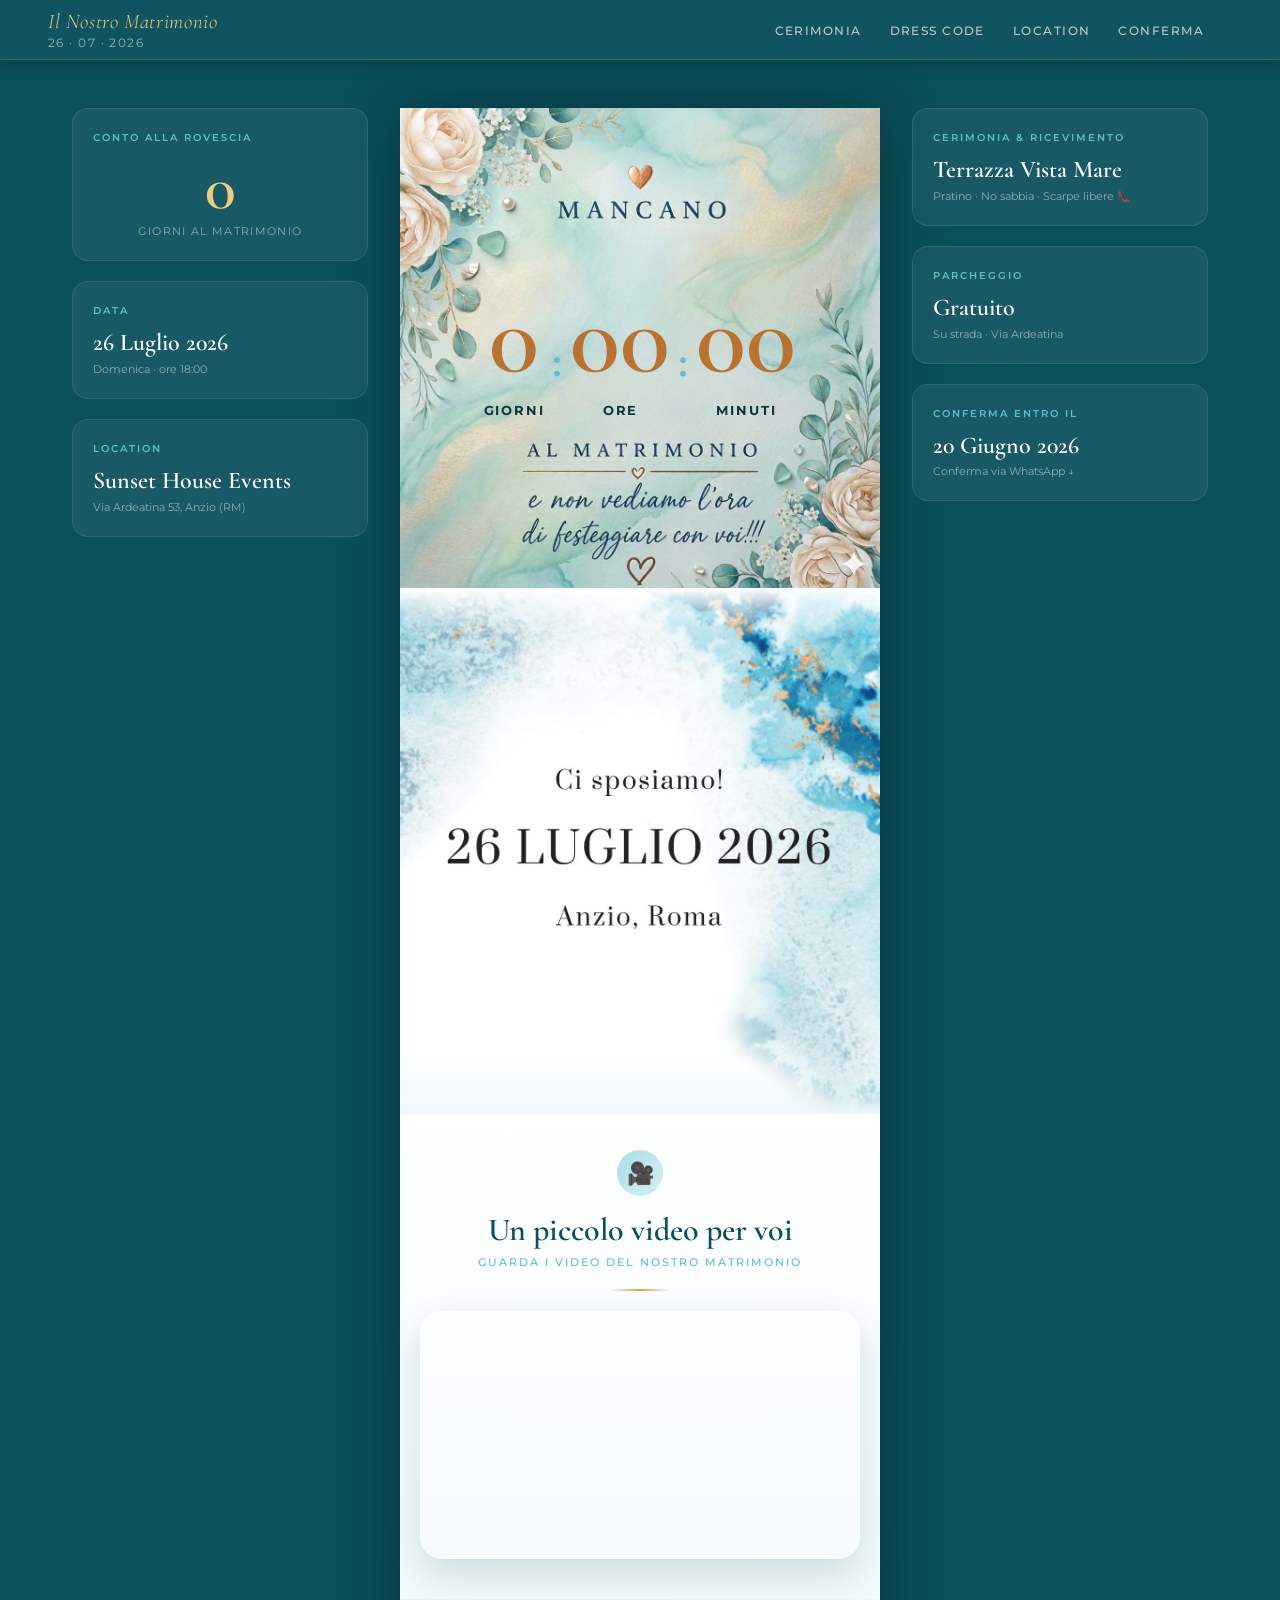
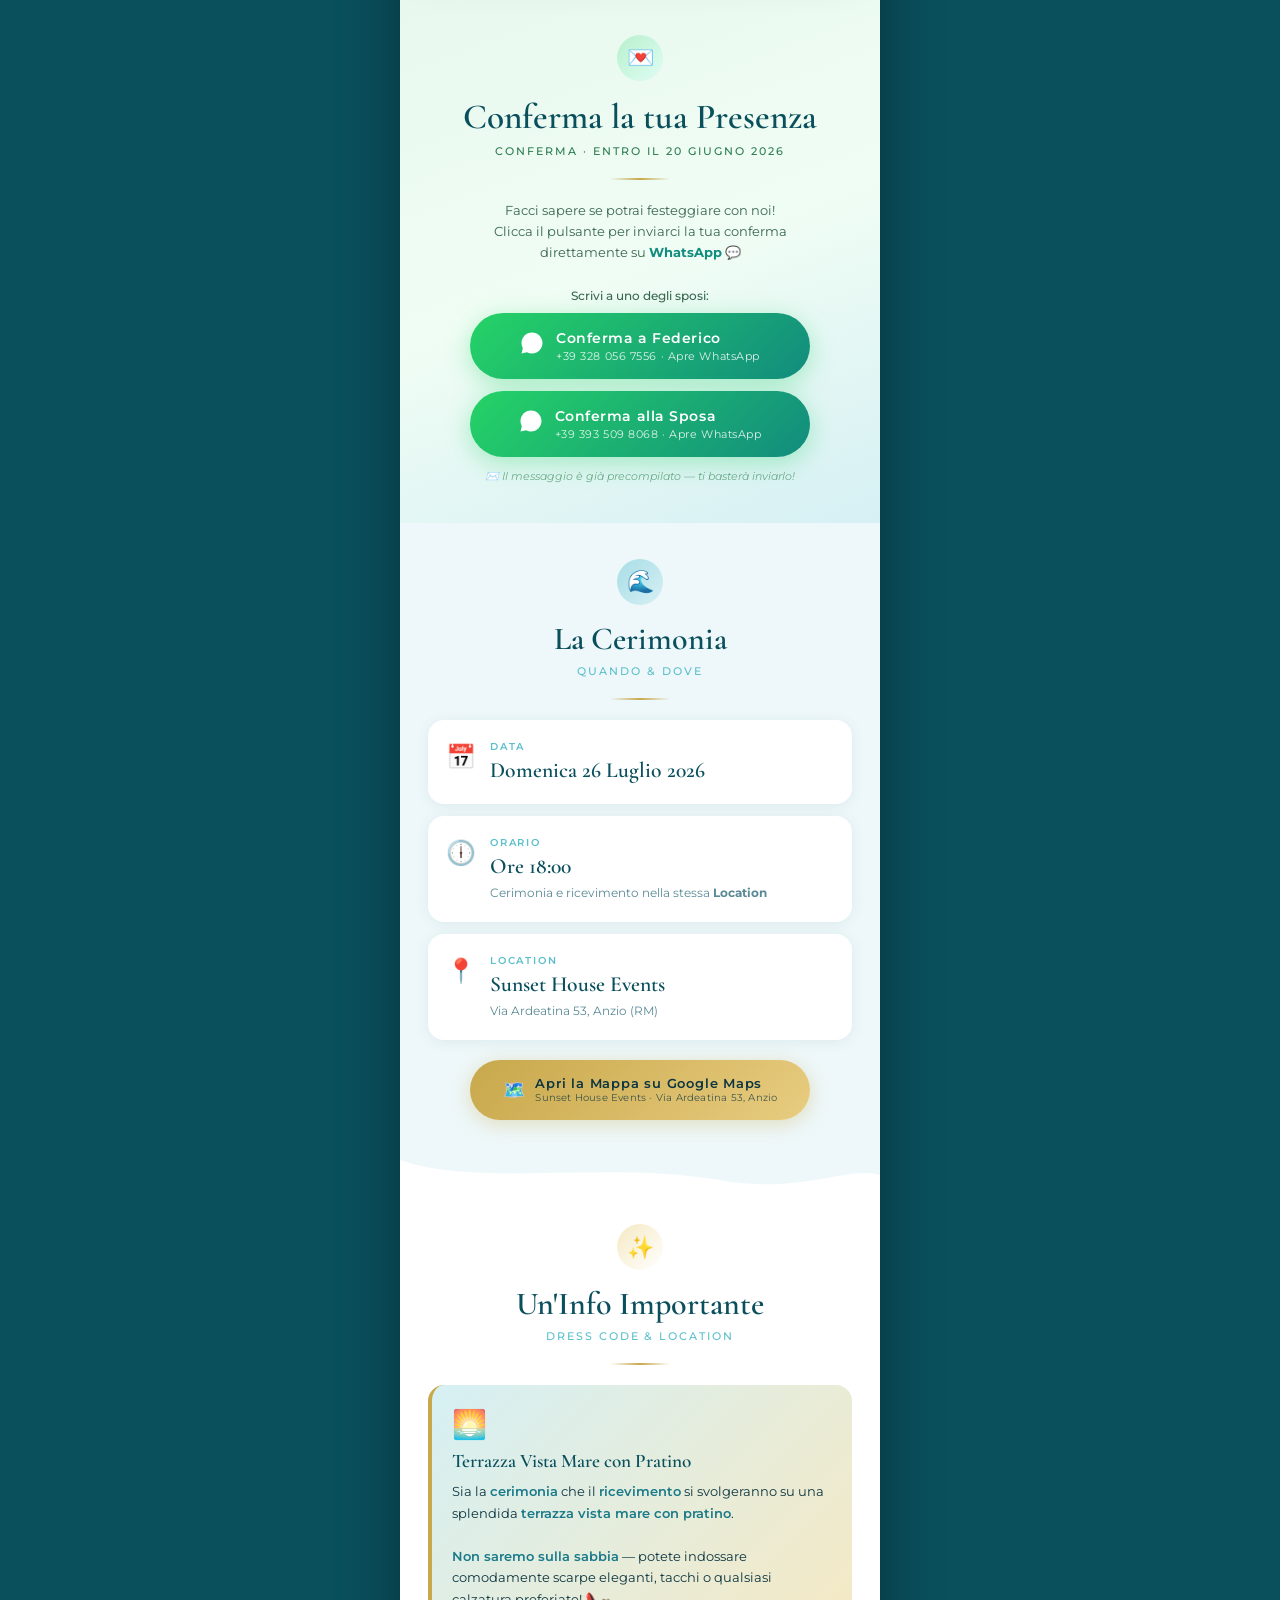
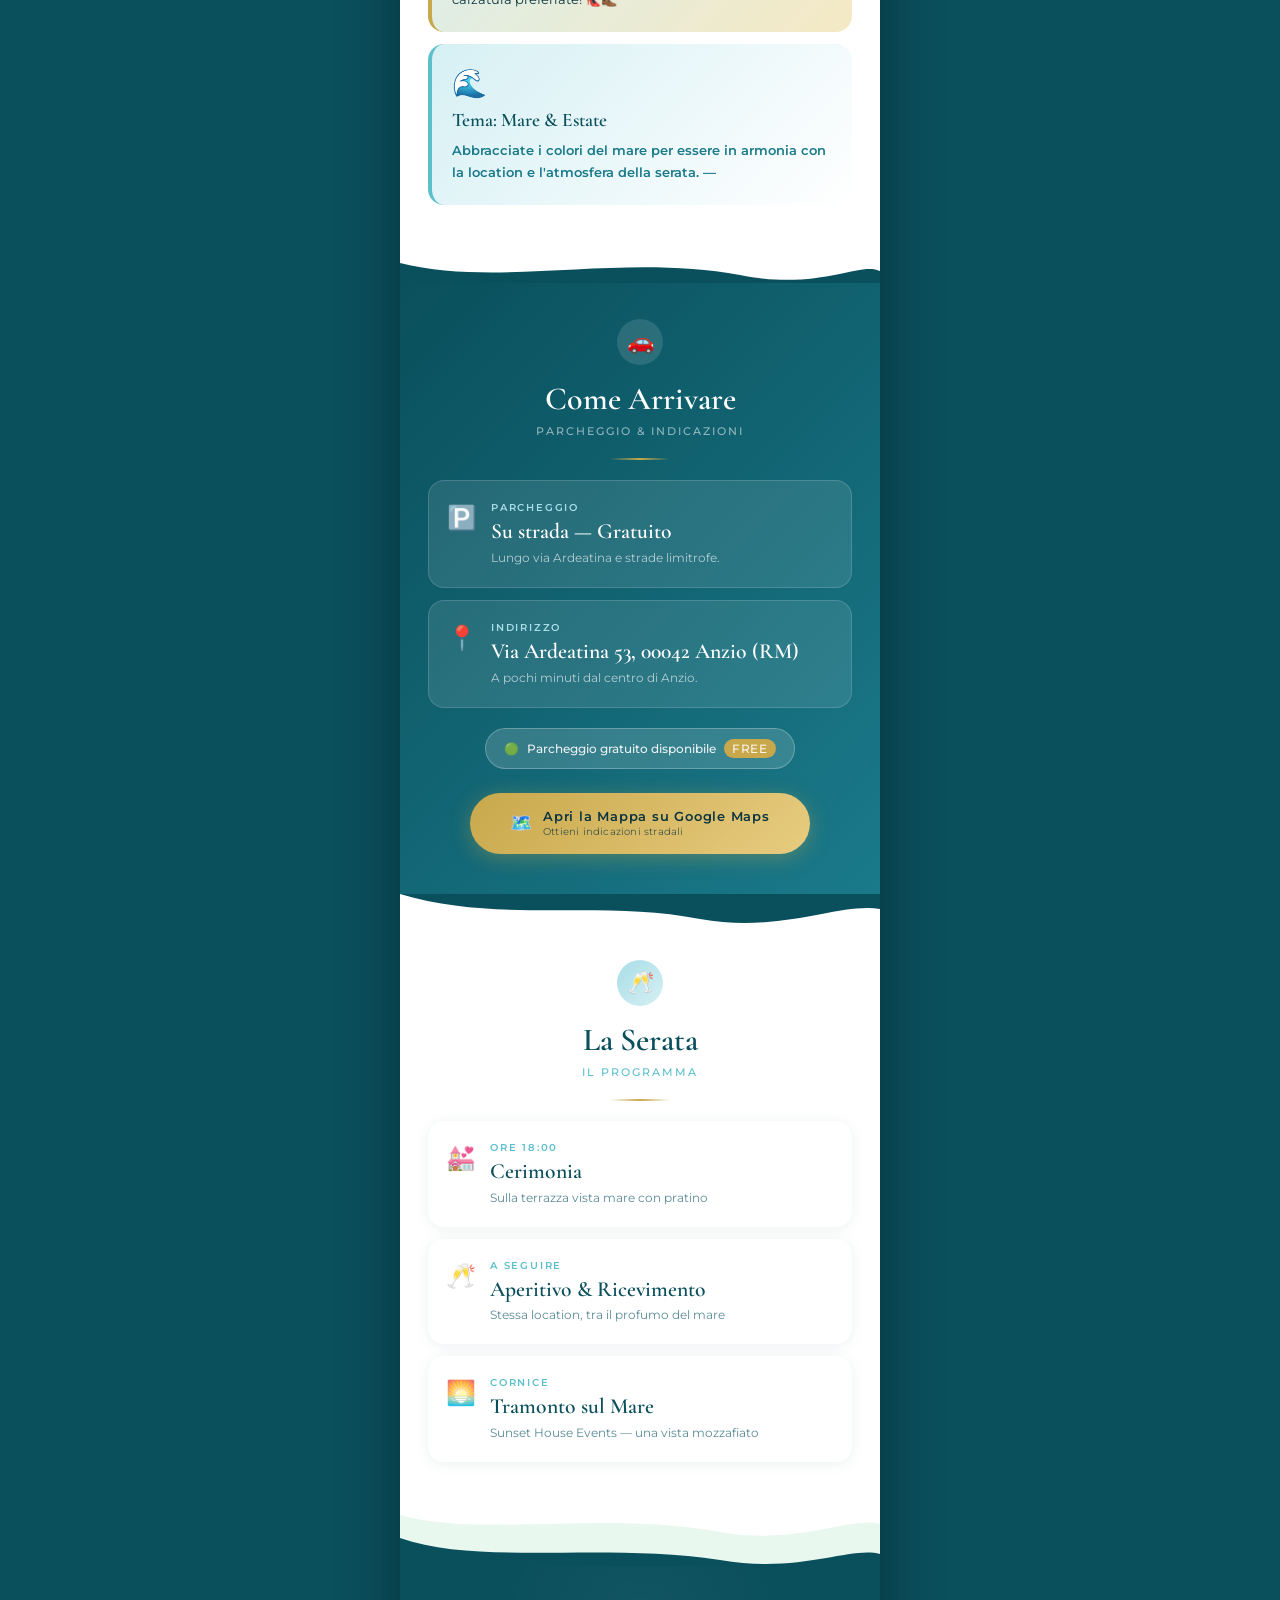
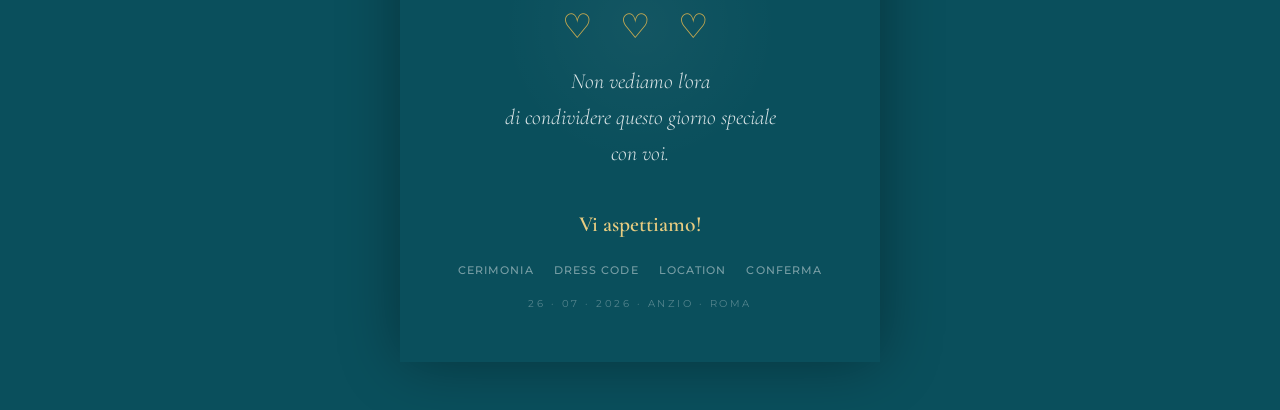
==== commit aca1005b: "6 giu 2026, 15:08" ====
--- a/index.html
+++ b/index.html
@@ -130,7 +130,7 @@
         <div class="highlight-box highlight-box-sea">
           <div class="highlight-box-icon">🌊</div>
           <div class="highlight-box-title">Tema: Mare &amp; Estate</div>
-          <div class="highlight-box-text"><strong>Abbracciate i colori del mare —</strong> bianco, azzurro, turchese, sabbia — per essere in armonia con la location e l'atmosfera della serata.</div>
+          <div class="highlight-box-text"><strong>Abbracciate i colori del mare per essere in armonia con la location e l'atmosfera della serata. —</strong></div>
         </div>
       </section>
 
@@ -189,6 +189,158 @@
     </aside>
   </div>
 
+  <!-- ═══ CONFERMA NAME MODAL ═══ -->
+<div id="rsvp-modal-overlay" style="display:none; position:fixed; inset:0; z-index:6000;
+     background:rgba(6,28,33,0.72); backdrop-filter:blur(14px);
+     align-items:center; justify-content:center; padding:24px;">
+  <div style="width:100%; max-width:420px; border-radius:24px; padding:32px 24px;
+       background:linear-gradient(160deg,rgba(255,255,255,0.99),rgba(245,249,250,0.97));
+       box-shadow:0 24px 80px rgba(0,0,0,0.35); border:1px solid rgba(200,168,75,0.18);
+       text-align:center;">
+
+    <div style="display:inline-block; margin-bottom:14px; padding:6px 14px;
+         border-radius:999px; background:linear-gradient(135deg,#c8a84b,#e8cc80);
+         color:#0d3540; font-family:'Montserrat',sans-serif; font-size:10px;
+         font-weight:700; letter-spacing:0.18em; text-transform:uppercase;">
+      Conferma Presenza
+    </div>
+
+    <h2 style="font-family:'Cormorant Garamond',Georgia,serif; font-size:clamp(1.6rem,7vw,2.2rem);
+         font-weight:600; color:#0a4f5c; margin-bottom:8px;">
+      Chi parteciperà?
+    </h2>
+    <p style="font-family:'Montserrat',sans-serif; font-size:13px; color:#4f6f76;
+        line-height:1.65; margin-bottom:22px;">
+      Inserisci il tuo nome così da personalizzare il messaggio di conferma.
+    </p>
+
+    <input id="rsvp-nome" type="text" placeholder="Nome *"
+      style="width:100%; margin-bottom:10px; border:2px solid #d6f0f4; border-radius:14px;
+             padding:14px 16px; font-family:'Montserrat',sans-serif; font-size:15px;
+             color:#0d3540; background:#eef8fa; outline:none; box-sizing:border-box;">
+
+    <input id="rsvp-cognome" type="text" placeholder="Cognome *"
+      style="width:100%; margin-bottom:10px; border:2px solid #d6f0f4; border-radius:14px;
+             padding:14px 16px; font-family:'Montserrat',sans-serif; font-size:15px;
+             color:#0d3540; background:#eef8fa; outline:none; box-sizing:border-box;">
+
+    <input id="rsvp-ospiti" type="number" min="1" max="10" placeholder="N° persone (opzionale)"
+      style="width:100%; margin-bottom:18px; border:2px solid #d6f0f4; border-radius:14px;
+             padding:14px 16px; font-family:'Montserrat',sans-serif; font-size:15px;
+             color:#0d3540; background:#eef8fa; outline:none; box-sizing:border-box;">
+
+    <p id="rsvp-modal-error"
+       style="display:none; color:#c62828; font-family:'Montserrat',sans-serif;
+              font-size:12px; margin-bottom:12px;">
+      ⚠️ Inserisci almeno il nome per continuare.
+    </p>
+
+    <button id="rsvp-modal-confirm"
+      style="width:100%; border:none; border-radius:14px; padding:16px 18px;
+             background:linear-gradient(135deg,#25D366,#128C7E); color:#fff;
+             font-family:'Montserrat',sans-serif; font-size:14px; font-weight:700;
+             letter-spacing:0.08em; cursor:pointer; margin-bottom:10px;
+             box-shadow:0 8px 24px rgba(37,211,102,0.3);">
+      ✅ Continua su WhatsApp
+    </button>
+
+    <button id="rsvp-modal-cancel"
+      style="width:100%; border:1px solid rgba(26,122,138,0.2); border-radius:14px;
+             padding:13px 18px; background:transparent; color:#1a7a8a;
+             font-family:'Montserrat',sans-serif; font-size:13px; font-weight:600;
+             letter-spacing:0.1em; cursor:pointer;">
+      ANNULLA
+    </button>
+  </div>
+</div>
+
+
+<script>
+  (function () {
+    var modal    = document.getElementById('rsvp-modal-overlay');
+    var btnConf  = document.getElementById('rsvp-modal-confirm');
+    var btnCanc  = document.getElementById('rsvp-modal-cancel');
+    var inpNome  = document.getElementById('rsvp-nome');
+    var inpCogn  = document.getElementById('rsvp-cognome');
+    var inpOsp   = document.getElementById('rsvp-ospiti');
+    var errMsg   = document.getElementById('rsvp-modal-error');
+
+    var waTarget = ''; // numero WA scelto
+
+    function openModal(target) {
+      waTarget = target;
+      inpNome.value = '';
+      inpCogn.value = '';
+      inpOsp.value  = '';
+      errMsg.style.display = 'none';
+      modal.style.display = 'flex';
+      document.body.style.overflow = 'hidden';
+      setTimeout(function () { inpNome.focus(); }, 80);
+    }
+
+    function closeModal() {
+      modal.style.display = 'none';
+      document.body.style.overflow = '';
+    }
+
+    function buildMsg(nome, cognome, ospiti) {
+      var nominativo = (nome + ' ' + cognome).trim();
+      var ospLine = ospiti && parseInt(ospiti) > 0
+        ? '\n👥 Saremo in ' + ospiti + ' person' + (parseInt(ospiti) === 1 ? 'a' : 'e')
+        : '';
+      return encodeURIComponent(
+        'Ciao! 🎊\n\n' +
+        'Sono ' + nominativo + '.\n' +
+        'Ho ricevuto il vostro invito per il matrimonio del 26 Luglio 2026.\n\n' +
+        '✅ CONFERMO la mia partecipazione!' +
+        ospLine + '\n\n' +
+        'Non vedo l\'ora di festeggiare con voi! 🥂🌊'
+      );
+    }
+
+    // Intercetta i due bottoni RSVP
+    var b1 = document.getElementById('rsvp-btn');
+    var b2 = document.getElementById('rsvp-btn-2');
+
+    if (b1) b1.addEventListener('click', function (e) {
+      e.preventDefault();
+      openModal('393280567556');
+    });
+
+    if (b2) b2.addEventListener('click', function (e) {
+      e.preventDefault();
+      openModal('393935098068');
+    });
+
+    // Conferma
+    btnConf.addEventListener('click', function () {
+      var nome = inpNome.value.trim();
+      if (!nome) {
+        errMsg.style.display = 'block';
+        inpNome.focus();
+        return;
+      }
+      var url = 'https://wa.me/' + waTarget + '?text=' + buildMsg(nome, inpCogn.value.trim(), inpOsp.value);
+      window.open(url, '_blank', 'noopener,noreferrer');
+      closeModal();
+    });
+
+    // Annulla
+    btnCanc.addEventListener('click', closeModal);
+
+    // Click fuori dal modal
+    modal.addEventListener('click', function (e) {
+      if (e.target === modal) closeModal();
+    });
+
+    // Enter per confermare
+    [inpNome, inpCogn, inpOsp].forEach(function (inp) {
+      inp.addEventListener('keydown', function (e) {
+        if (e.key === 'Enter') btnConf.click();
+      });
+    });
+  })();
+</script>
   <script>
     function loadComponent(url, targetId, callback) {
       fetch(url).then(function(res) { return res.text(); }).then(function(html) {
--- a/css/style.css
+++ b/css/style.css
@@ -1125,7 +1125,7 @@
 
 .countdown-part span {
   font-family: var(--font-display);
-  font-size: clamp(2.4rem, 12vw, 4.6rem);
+  font-size: clamp(6.5rem, 15vw, 6.5rem);
   line-height: 1;
   font-weight: 600;
   color: #b87333;
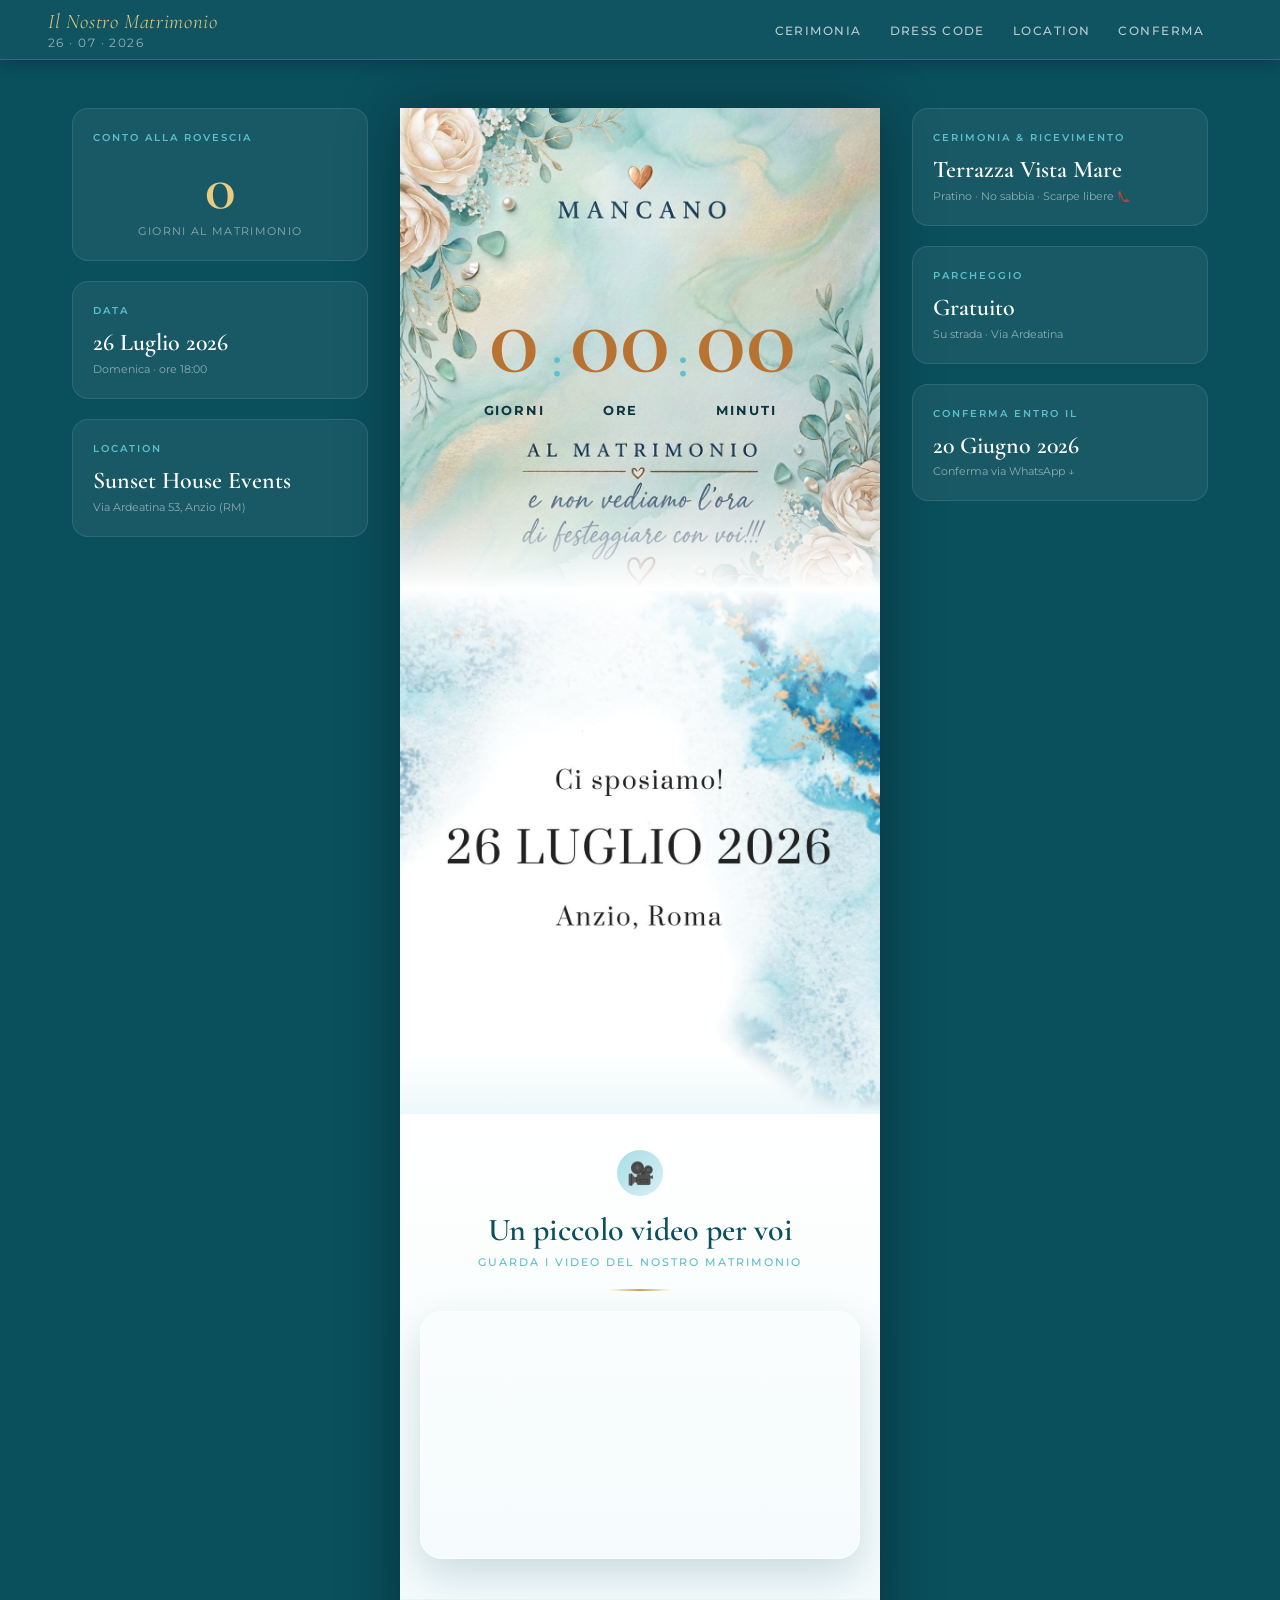
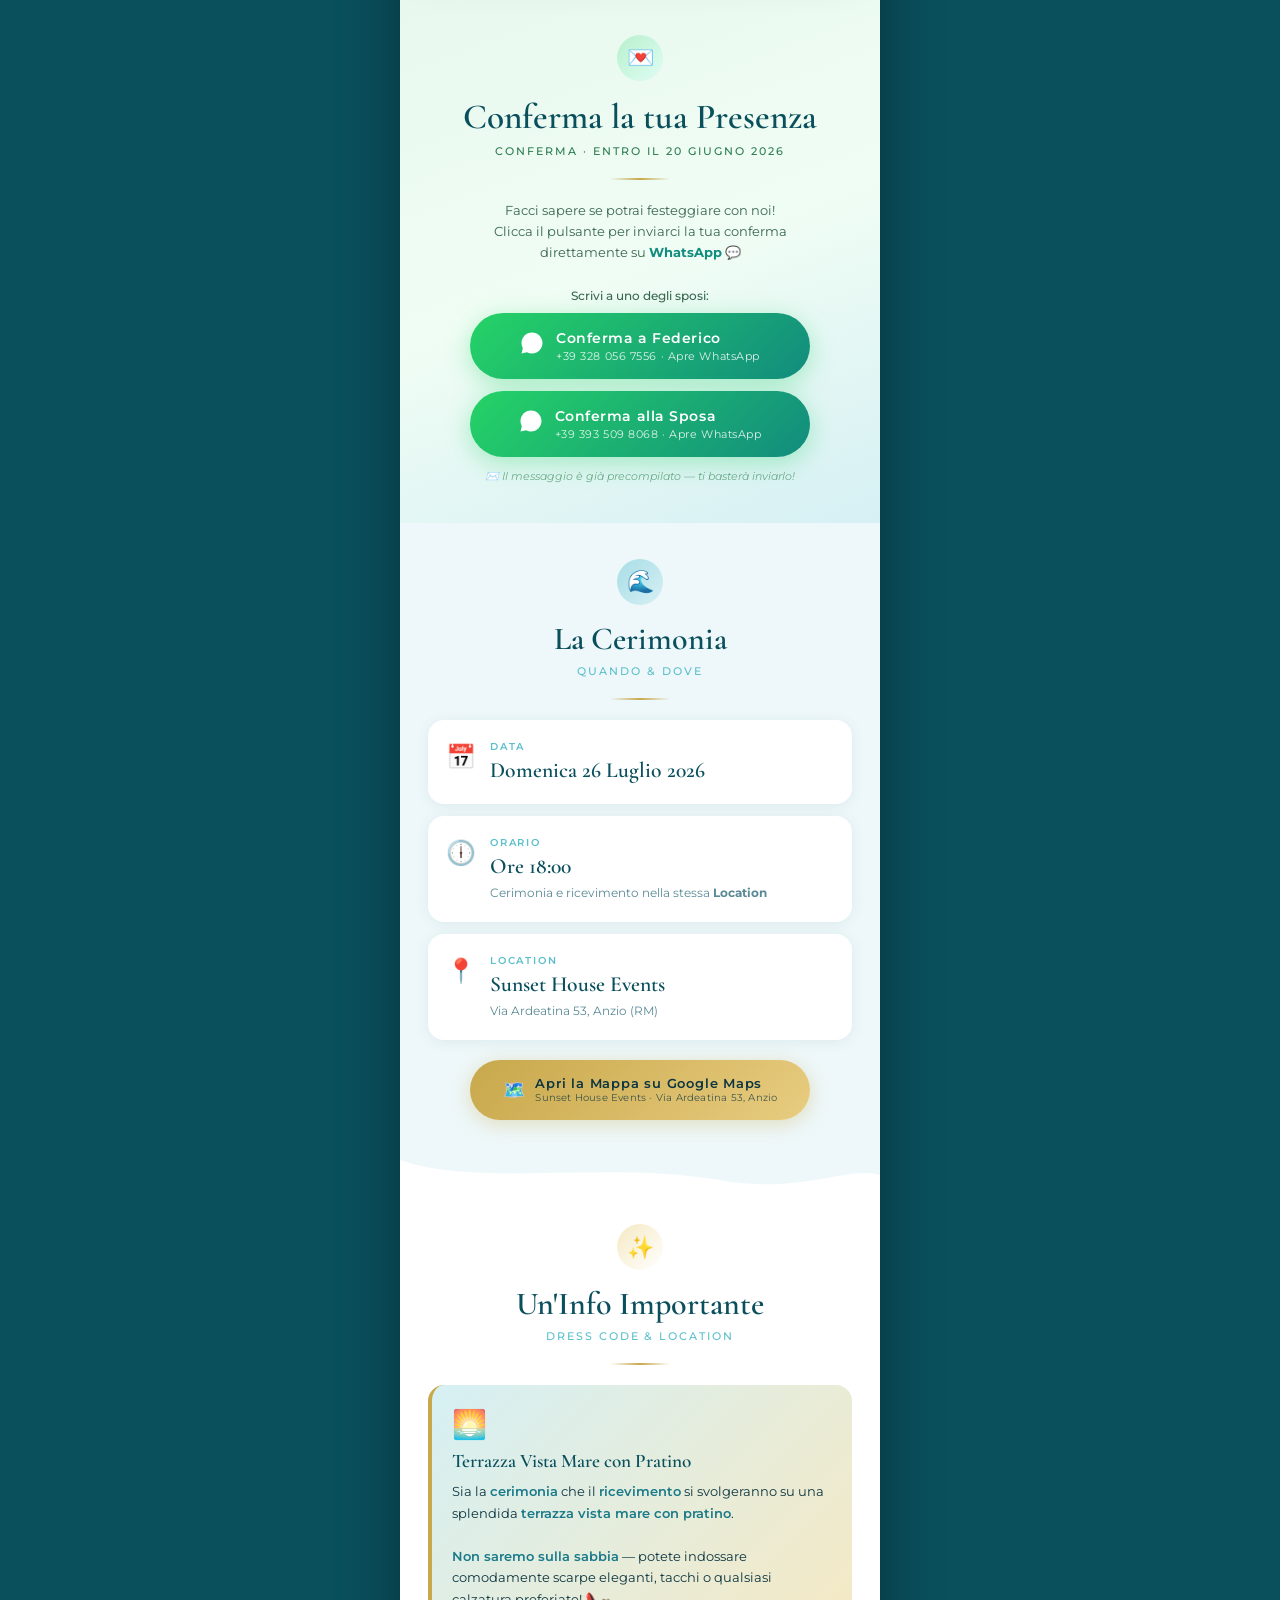
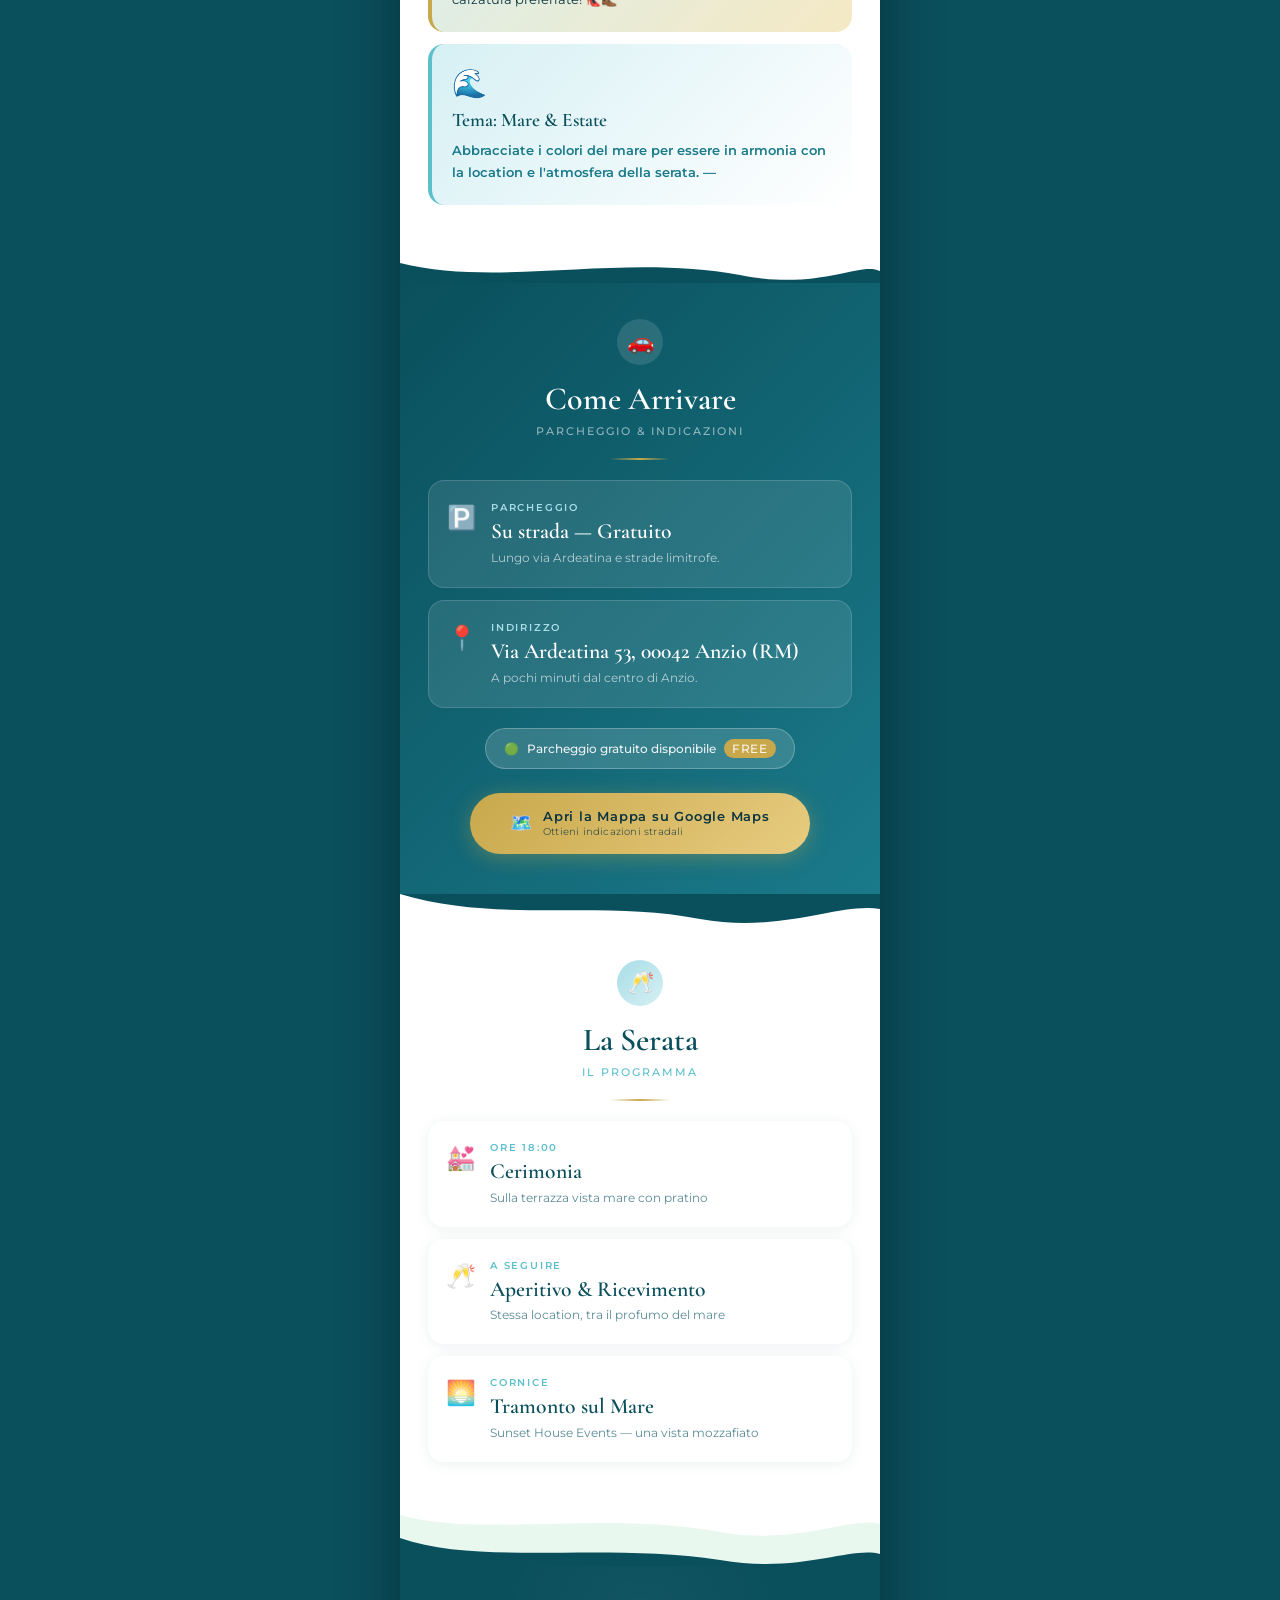
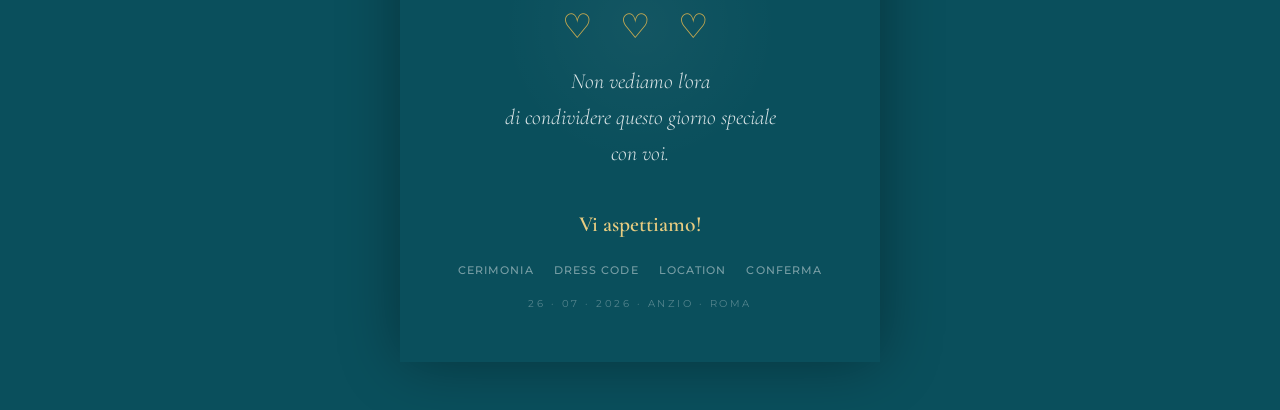
==== commit 896322a3: "6 giu 2026, 15:21" ====
--- a/index.html
+++ b/index.html
@@ -47,25 +47,28 @@
 
     <main class="page" id="top">
       <div class="hero-img-wrap countdown-wrap">
-        <img src="img/50.jpg" alt="Contatore giorni al matrimonio" width="480" loading="eager">
-        <div class="countdown-overlay">
-          <div class="countdown-label"></div>
-          <div class="countdown-time">
-            <span class="countdown-part"><span id="countdown-days">—</span><small>giorni</small></span>
-            <span class="countdown-sep">:</span>
-            <span class="countdown-part"><span id="countdown-hours">—</span><small>ore</small></span>
-            <span class="countdown-sep">:</span>
-            <span class="countdown-part"><span id="countdown-minutes">—</span><small>minuti</small></span>
-          </div>
-          <div class="countdown-sub"></div>
-        </div>
-      </div>
-
-      <div class="date-img-wrap">
-        <div class="date-img-overlay-top"></div>
-        <img src="img/quando.jpg" alt="Ci sposiamo! 26 Luglio 2026 – Anzio, Roma" width="480" loading="eager">
-        <div class="date-img-overlay-bottom"></div>
-      </div>
+  <img src="img/50.jpg" alt="Contatore giorni al matrimonio" width="480" loading="eager">
+  <div class="countdown-overlay">
+    <div class="countdown-label"></div>
+    <div class="countdown-time">
+      <span class="countdown-part"><span id="countdown-days">—</span><small>giorni</small></span>
+      <span class="countdown-sep">:</span>
+      <span class="countdown-part"><span id="countdown-hours">—</span><small>ore</small></span>
+      <span class="countdown-sep">:</span>
+      <span class="countdown-part"><span id="countdown-minutes">—</span><small>minuti</small></span>
+    </div>
+    <div class="countdown-sub"></div>
+  </div>
+  <!-- fade verso il basso che copre il bordo -->
+  <div class="img-fade-bottom"></div>
+</div>
+
+<div class="date-img-wrap img-blend-wrap">
+  <!-- fade verso l'alto che copre il bordo superiore -->
+  <div class="img-fade-top"></div>
+  <img src="img/quando.jpg" alt="Ci sposiamo! 26 Luglio 2026 – Anzio, Roma" width="480" loading="eager">
+  <div class="date-img-overlay-bottom"></div>
+</div>
 
       <section class="section section-video" id="video">
         <div class="section-icon icon-aqua">🎥</div>
@@ -189,14 +192,14 @@
     </aside>
   </div>
 
-  <!-- ═══ CONFERMA NAME MODAL ═══ -->
+ <!-- ═══ RSVP NAME MODAL ═══ -->
 <div id="rsvp-modal-overlay" style="display:none; position:fixed; inset:0; z-index:6000;
      background:rgba(6,28,33,0.72); backdrop-filter:blur(14px);
      align-items:center; justify-content:center; padding:24px;">
-  <div style="width:100%; max-width:420px; border-radius:24px; padding:32px 24px;
+  <div id="rsvp-modal-box" style="width:100%; max-width:420px; border-radius:24px; padding:32px 24px;
        background:linear-gradient(160deg,rgba(255,255,255,0.99),rgba(245,249,250,0.97));
        box-shadow:0 24px 80px rgba(0,0,0,0.35); border:1px solid rgba(200,168,75,0.18);
-       text-align:center;">
+       text-align:center; max-height:90vh; overflow-y:auto;">
 
     <div style="display:inline-block; margin-bottom:14px; padding:6px 14px;
          border-radius:999px; background:linear-gradient(135deg,#c8a84b,#e8cc80);
@@ -211,71 +214,170 @@
     </h2>
     <p style="font-family:'Montserrat',sans-serif; font-size:13px; color:#4f6f76;
         line-height:1.65; margin-bottom:22px;">
-      Inserisci il tuo nome così da personalizzare il messaggio di conferma.
+      Indica quanti invitati parteciperanno, poi inserisci i loro nomi.
     </p>
 
-    <input id="rsvp-nome" type="text" placeholder="Nome *"
-      style="width:100%; margin-bottom:10px; border:2px solid #d6f0f4; border-radius:14px;
-             padding:14px 16px; font-family:'Montserrat',sans-serif; font-size:15px;
-             color:#0d3540; background:#eef8fa; outline:none; box-sizing:border-box;">
-
-    <input id="rsvp-cognome" type="text" placeholder="Cognome *"
-      style="width:100%; margin-bottom:10px; border:2px solid #d6f0f4; border-radius:14px;
-             padding:14px 16px; font-family:'Montserrat',sans-serif; font-size:15px;
-             color:#0d3540; background:#eef8fa; outline:none; box-sizing:border-box;">
-
-    <input id="rsvp-ospiti" type="number" min="1" max="10" placeholder="N° persone (opzionale)"
-      style="width:100%; margin-bottom:18px; border:2px solid #d6f0f4; border-radius:14px;
-             padding:14px 16px; font-family:'Montserrat',sans-serif; font-size:15px;
-             color:#0d3540; background:#eef8fa; outline:none; box-sizing:border-box;">
-
-    <p id="rsvp-modal-error"
-       style="display:none; color:#c62828; font-family:'Montserrat',sans-serif;
-              font-size:12px; margin-bottom:12px;">
-      ⚠️ Inserisci almeno il nome per continuare.
-    </p>
-
-    <button id="rsvp-modal-confirm"
-      style="width:100%; border:none; border-radius:14px; padding:16px 18px;
-             background:linear-gradient(135deg,#25D366,#128C7E); color:#fff;
-             font-family:'Montserrat',sans-serif; font-size:14px; font-weight:700;
-             letter-spacing:0.08em; cursor:pointer; margin-bottom:10px;
-             box-shadow:0 8px 24px rgba(37,211,102,0.3);">
-      ✅ Continua su WhatsApp
-    </button>
-
-    <button id="rsvp-modal-cancel"
-      style="width:100%; border:1px solid rgba(26,122,138,0.2); border-radius:14px;
-             padding:13px 18px; background:transparent; color:#1a7a8a;
-             font-family:'Montserrat',sans-serif; font-size:13px; font-weight:600;
-             letter-spacing:0.1em; cursor:pointer;">
-      ANNULLA
-    </button>
+    <!-- STEP 1: numero persone -->
+    <div id="rsvp-step-1">
+      <label style="font-family:'Montserrat',sans-serif; font-size:11px; font-weight:600;
+             letter-spacing:0.14em; text-transform:uppercase; color:#1a7a8a;
+             display:block; margin-bottom:8px;">
+        Quanti invitati?
+      </label>
+      <div style="display:flex; align-items:center; justify-content:center; gap:16px; margin-bottom:22px;">
+        <button id="rsvp-minus" type="button"
+          style="width:44px; height:44px; border-radius:50%; border:2px solid #d6f0f4;
+                 background:#eef8fa; color:#0a4f5c; font-size:22px; font-weight:600;
+                 cursor:pointer; line-height:1; display:flex; align-items:center; justify-content:center;">−</button>
+        <span id="rsvp-count-display"
+          style="font-family:'Cormorant Garamond',serif; font-size:2.8rem;
+                 font-weight:600; color:#0a4f5c; min-width:50px; text-align:center; line-height:1;">1</span>
+        <button id="rsvp-plus" type="button"
+          style="width:44px; height:44px; border-radius:50%; border:2px solid #d6f0f4;
+                 background:#eef8fa; color:#0a4f5c; font-size:22px; font-weight:600;
+                 cursor:pointer; line-height:1; display:flex; align-items:center; justify-content:center;">+</button>
+      </div>
+      <button id="rsvp-step1-next"
+        style="width:100%; border:none; border-radius:14px; padding:15px 18px;
+               background:linear-gradient(135deg,#0a4f5c,#1a7a8a); color:#fff;
+               font-family:'Montserrat',sans-serif; font-size:13px; font-weight:700;
+               letter-spacing:0.1em; cursor:pointer; margin-bottom:10px;
+               box-shadow:0 8px 24px rgba(10,79,92,0.22);">
+        AVANTI →
+      </button>
+      <button id="rsvp-modal-cancel"
+        style="width:100%; border:1px solid rgba(26,122,138,0.2); border-radius:14px;
+               padding:13px 18px; background:transparent; color:#1a7a8a;
+               font-family:'Montserrat',sans-serif; font-size:13px; font-weight:600;
+               letter-spacing:0.1em; cursor:pointer;">
+        ANNULLA
+      </button>
+    </div>
+
+    <!-- STEP 2: nomi dinamici -->
+    <div id="rsvp-step-2" style="display:none;">
+      <p style="font-family:'Montserrat',sans-serif; font-size:11px; font-weight:600;
+          letter-spacing:0.14em; text-transform:uppercase; color:#1a7a8a; margin-bottom:16px;">
+        Inserisci i nomi dei partecipanti
+      </p>
+      <div id="rsvp-names-list"></div>
+
+      <p id="rsvp-modal-error"
+         style="display:none; color:#c62828; font-family:'Montserrat',sans-serif;
+                font-size:12px; margin-bottom:12px;">
+        ⚠️ Inserisci almeno il nome della primo Invitato.
+      </p>
+
+      <button id="rsvp-modal-confirm"
+        style="width:100%; border:none; border-radius:14px; padding:16px 18px;
+               background:linear-gradient(135deg,#25D366,#128C7E); color:#fff;
+               font-family:'Montserrat',sans-serif; font-size:14px; font-weight:700;
+               letter-spacing:0.08em; cursor:pointer; margin-bottom:10px;
+               box-shadow:0 8px 24px rgba(37,211,102,0.3);">
+        ✅ Continua su WhatsApp
+      </button>
+
+      <button id="rsvp-step2-back"
+        style="width:100%; border:1px solid rgba(26,122,138,0.2); border-radius:14px;
+               padding:13px 18px; background:transparent; color:#1a7a8a;
+               font-family:'Montserrat',sans-serif; font-size:13px; font-weight:600;
+               letter-spacing:0.1em; cursor:pointer;">
+        ← INDIETRO
+      </button>
+    </div>
+
   </div>
-</div>
 
 
 <script>
   (function () {
-    var modal    = document.getElementById('rsvp-modal-overlay');
-    var btnConf  = document.getElementById('rsvp-modal-confirm');
-    var btnCanc  = document.getElementById('rsvp-modal-cancel');
-    var inpNome  = document.getElementById('rsvp-nome');
-    var inpCogn  = document.getElementById('rsvp-cognome');
-    var inpOsp   = document.getElementById('rsvp-ospiti');
-    var errMsg   = document.getElementById('rsvp-modal-error');
-
-    var waTarget = ''; // numero WA scelto
+    var modal     = document.getElementById('rsvp-modal-overlay');
+    var step1     = document.getElementById('rsvp-step-1');
+    var step2     = document.getElementById('rsvp-step-2');
+    var namesList = document.getElementById('rsvp-names-list');
+    var countDisp = document.getElementById('rsvp-count-display');
+    var btnMinus  = document.getElementById('rsvp-minus');
+    var btnPlus   = document.getElementById('rsvp-plus');
+    var btnNext   = document.getElementById('rsvp-step1-next');
+    var btnBack   = document.getElementById('rsvp-step2-back');
+    var btnConf   = document.getElementById('rsvp-modal-confirm');
+    var btnCanc   = document.getElementById('rsvp-modal-cancel');
+    var errMsg    = document.getElementById('rsvp-modal-error');
+
+    var waTarget  = '';
+    var invitato   = 1;
+    var MAX       = 12;
+
+    function updateCounter() {
+      countDisp.textContent = invitato;
+      btnMinus.style.opacity = invitato <= 1 ? '0.3' : '1';
+      btnPlus.style.opacity  = invitato >= MAX ? '0.3' : '1';
+    }
+
+    function buildNameFields() {
+      namesList.innerHTML = '';
+      for (var i = 0; i < invitato; i++) {
+        var label = document.createElement('p');
+        label.style.cssText = 'font-family:\'Montserrat\',sans-serif; font-size:11px; font-weight:600; letter-spacing:0.12em; text-transform:uppercase; color:#5bbfcc; text-align:left; margin:14px 0 6px;';
+        label.textContent = 'Invitato ' + (i + 1);
+        namesList.appendChild(label);
+
+        var row = document.createElement('div');
+        row.style.cssText = 'display:flex; gap:8px; margin-bottom:4px;';
+
+        var nome = document.createElement('input');
+        nome.type = 'text';
+        nome.placeholder = 'Nome' + (i === 0 ? ' *' : '');
+        nome.id = 'rsvp-nome-' + i;
+        nome.style.cssText = 'flex:1; border:2px solid #d6f0f4; border-radius:12px; padding:12px 14px; font-family:\'Montserrat\',sans-serif; font-size:14px; color:#0d3540; background:#eef8fa; outline:none; box-sizing:border-box;';
+        nome.addEventListener('focus', function() { this.style.borderColor = '#5bbfcc'; });
+        nome.addEventListener('blur',  function() { this.style.borderColor = '#d6f0f4'; });
+
+        var cogn = document.createElement('input');
+        cogn.type = 'text';
+        cogn.placeholder = 'Cognome';
+        cogn.id = 'rsvp-cogn-' + i;
+        cogn.style.cssText = nome.style.cssText;
+        cogn.addEventListener('focus', function() { this.style.borderColor = '#5bbfcc'; });
+        cogn.addEventListener('blur',  function() { this.style.borderColor = '#d6f0f4'; });
+
+        row.appendChild(nome);
+        row.appendChild(cogn);
+        namesList.appendChild(row);
+      }
+    }
+
+    function buildMsg() {
+      var nomi = [];
+      for (var i = 0; i < invitato; i++) {
+        var n = (document.getElementById('rsvp-nome-' + i).value.trim());
+        var c = (document.getElementById('rsvp-cogn-' + i).value.trim());
+        var full = (n + ' ' + c).trim();
+        if (full) nomi.push(full);
+      }
+
+      var listaStr = nomi.length > 0
+        ? nomi.map(function(n, i) { return (i + 1) + '. ' + n; }).join('\n')
+        : '(nomi non specificati)';
+
+      return encodeURIComponent(
+        'Ciao! 🎊\n\n' +
+        'Siamo ' + invitato + ' invitat' + (invitato === 1 ? 'o' : 'i') + ':\n' +
+        listaStr + '\n\n' +
+        'Abbiamo ricevuto il vostro invito per il matrimonio del 26 Luglio 2026.\n\n' +
+        '✅ CONFERMIAMO la nostra partecipazione!\n\n' +
+        'Non vediamo l\'ora di festeggiare con voi! 🥂🌊'
+      );
+    }
 
     function openModal(target) {
       waTarget = target;
-      inpNome.value = '';
-      inpCogn.value = '';
-      inpOsp.value  = '';
-      errMsg.style.display = 'none';
+      invitato = 1;
+      updateCounter();
+      step1.style.display = 'block';
+      step2.style.display = 'none';
       modal.style.display = 'flex';
       document.body.style.overflow = 'hidden';
-      setTimeout(function () { inpNome.focus(); }, 80);
     }
 
     function closeModal() {
@@ -283,62 +385,54 @@
       document.body.style.overflow = '';
     }
 
-    function buildMsg(nome, cognome, ospiti) {
-      var nominativo = (nome + ' ' + cognome).trim();
-      var ospLine = ospiti && parseInt(ospiti) > 0
-        ? '\n👥 Saremo in ' + ospiti + ' person' + (parseInt(ospiti) === 1 ? 'a' : 'e')
-        : '';
-      return encodeURIComponent(
-        'Ciao! 🎊\n\n' +
-        'Sono ' + nominativo + '.\n' +
-        'Ho ricevuto il vostro invito per il matrimonio del 26 Luglio 2026.\n\n' +
-        '✅ CONFERMO la mia partecipazione!' +
-        ospLine + '\n\n' +
-        'Non vedo l\'ora di festeggiare con voi! 🥂🌊'
-      );
-    }
-
-    // Intercetta i due bottoni RSVP
+    function goToStep2() {
+      buildNameFields();
+      step1.style.display = 'none';
+      step2.style.display = 'block';
+      errMsg.style.display = 'none';
+      var first = document.getElementById('rsvp-nome-0');
+      if (first) setTimeout(function() { first.focus(); }, 80);
+    }
+
+    // Contatore ±
+    btnMinus.addEventListener('click', function() { if (invitato > 1) { invitato--; updateCounter(); } });
+    btnPlus.addEventListener('click',  function() { if (invitato < MAX) { invitato++; updateCounter(); } });
+
+    // Step 1 → Step 2
+    btnNext.addEventListener('click', goToStep2);
+
+    // Step 2 → Step 1
+    btnBack.addEventListener('click', function() {
+      step2.style.display = 'none';
+      step1.style.display = 'block';
+    });
+
+    // Conferma e apri WA
+    btnConf.addEventListener('click', function() {
+      var primo = document.getElementById('rsvp-nome-0');
+      if (!primo || !primo.value.trim()) {
+        errMsg.style.display = 'block';
+        primo.focus();
+        primo.style.borderColor = '#c62828';
+        return;
+      }
+      window.open('https://wa.me/' + waTarget + '?text=' + buildMsg(), '_blank', 'noopener,noreferrer');
+      closeModal();
+    });
+
+    // Annulla
+    btnCanc.addEventListener('click', closeModal);
+
+    // Click fuori
+    modal.addEventListener('click', function(e) { if (e.target === modal) closeModal(); });
+
+    // Intercetta bottoni RSVP
     var b1 = document.getElementById('rsvp-btn');
     var b2 = document.getElementById('rsvp-btn-2');
-
-    if (b1) b1.addEventListener('click', function (e) {
-      e.preventDefault();
-      openModal('393280567556');
-    });
-
-    if (b2) b2.addEventListener('click', function (e) {
-      e.preventDefault();
-      openModal('393935098068');
-    });
-
-    // Conferma
-    btnConf.addEventListener('click', function () {
-      var nome = inpNome.value.trim();
-      if (!nome) {
-        errMsg.style.display = 'block';
-        inpNome.focus();
-        return;
-      }
-      var url = 'https://wa.me/' + waTarget + '?text=' + buildMsg(nome, inpCogn.value.trim(), inpOsp.value);
-      window.open(url, '_blank', 'noopener,noreferrer');
-      closeModal();
-    });
-
-    // Annulla
-    btnCanc.addEventListener('click', closeModal);
-
-    // Click fuori dal modal
-    modal.addEventListener('click', function (e) {
-      if (e.target === modal) closeModal();
-    });
-
-    // Enter per confermare
-    [inpNome, inpCogn, inpOsp].forEach(function (inp) {
-      inp.addEventListener('keydown', function (e) {
-        if (e.key === 'Enter') btnConf.click();
-      });
-    });
+    if (b1) b1.addEventListener('click', function(e) { e.preventDefault(); openModal('393280567556'); });
+    if (b2) b2.addEventListener('click', function(e) { e.preventDefault(); openModal('393935098068'); });
+
+    updateCounter();
   })();
 </script>
   <script>
--- a/css/style.css
+++ b/css/style.css
@@ -271,6 +271,43 @@
   }
 }
 
+/* ═══ BLEND TRA HERO E DATE IMAGE ═══ */
+
+.img-blend-wrap {
+  margin-top: -80px;   /* sovrappone le due immagini */
+  position: relative;
+}
+
+.img-fade-bottom {
+  position: absolute;
+  bottom: 0;
+  left: 0;
+  right: 0;
+  height: 120px;
+  background: linear-gradient(
+    to bottom,
+    rgba(255, 255, 255, 0) 0%,
+    rgba(255, 255, 255, 1) 100%
+  );
+  z-index: 2;
+  pointer-events: none;
+}
+
+.img-fade-top {
+  position: absolute;
+  top: 0;
+  left: 0;
+  right: 0;
+  height: 120px;
+  background: linear-gradient(
+    to top,
+    rgba(255, 255, 255, 0) 0%,
+    rgba(255, 255, 255, 1) 100%
+  );
+  z-index: 2;
+  pointer-events: none;
+}
+
 .hero-img-wrap,
 .date-img-wrap {
   position: relative;
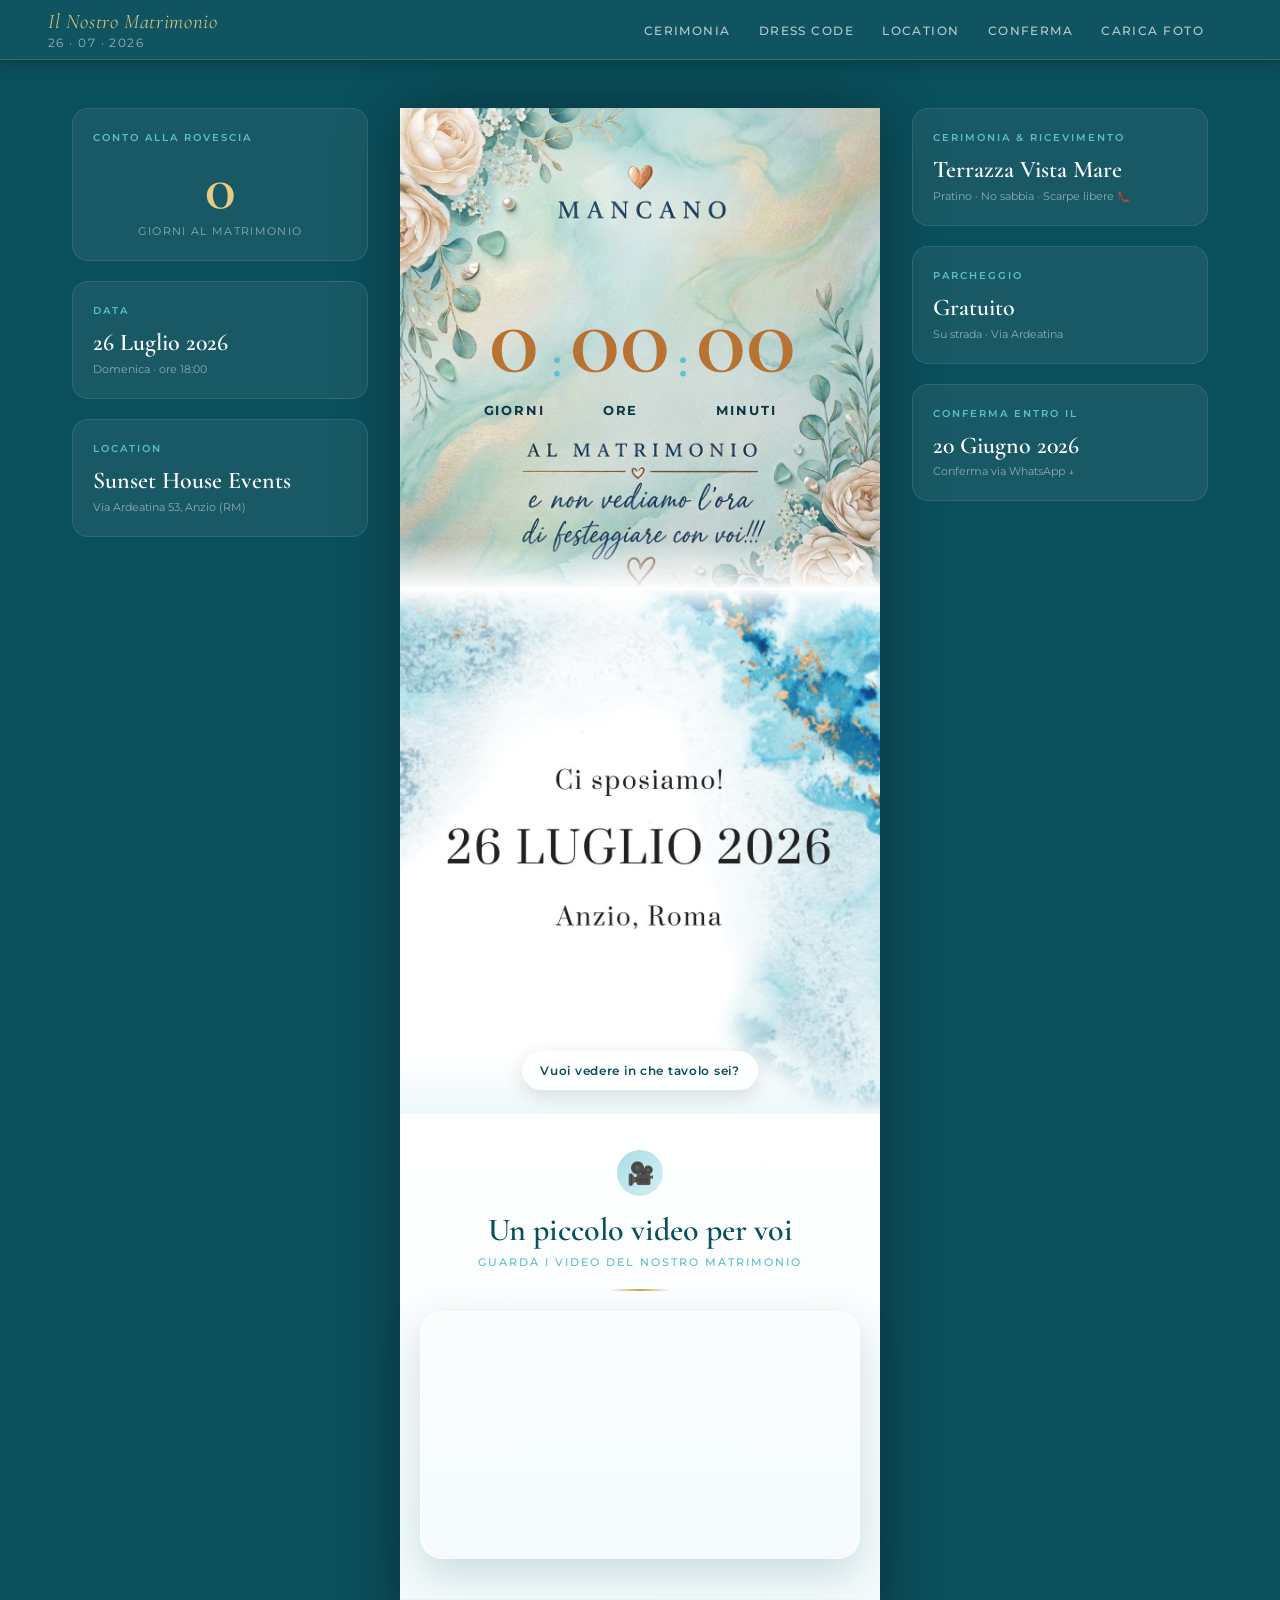
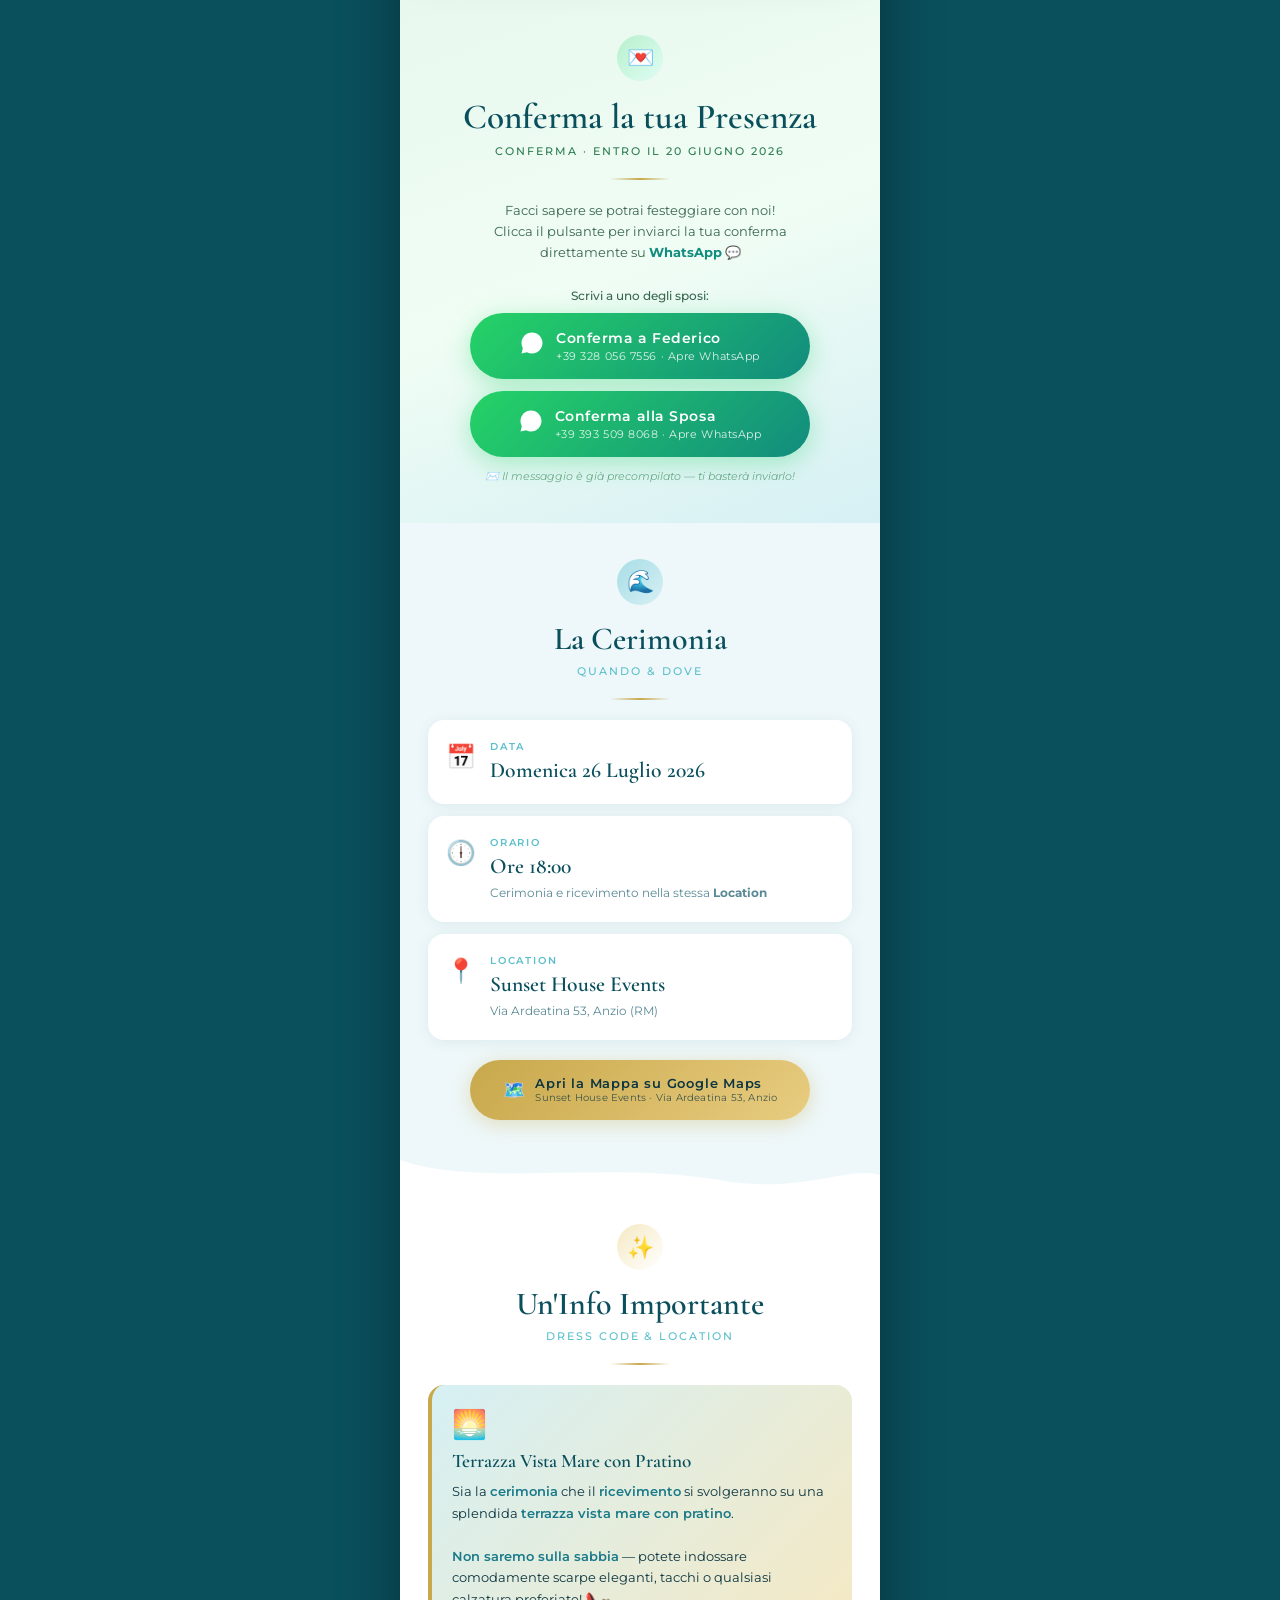
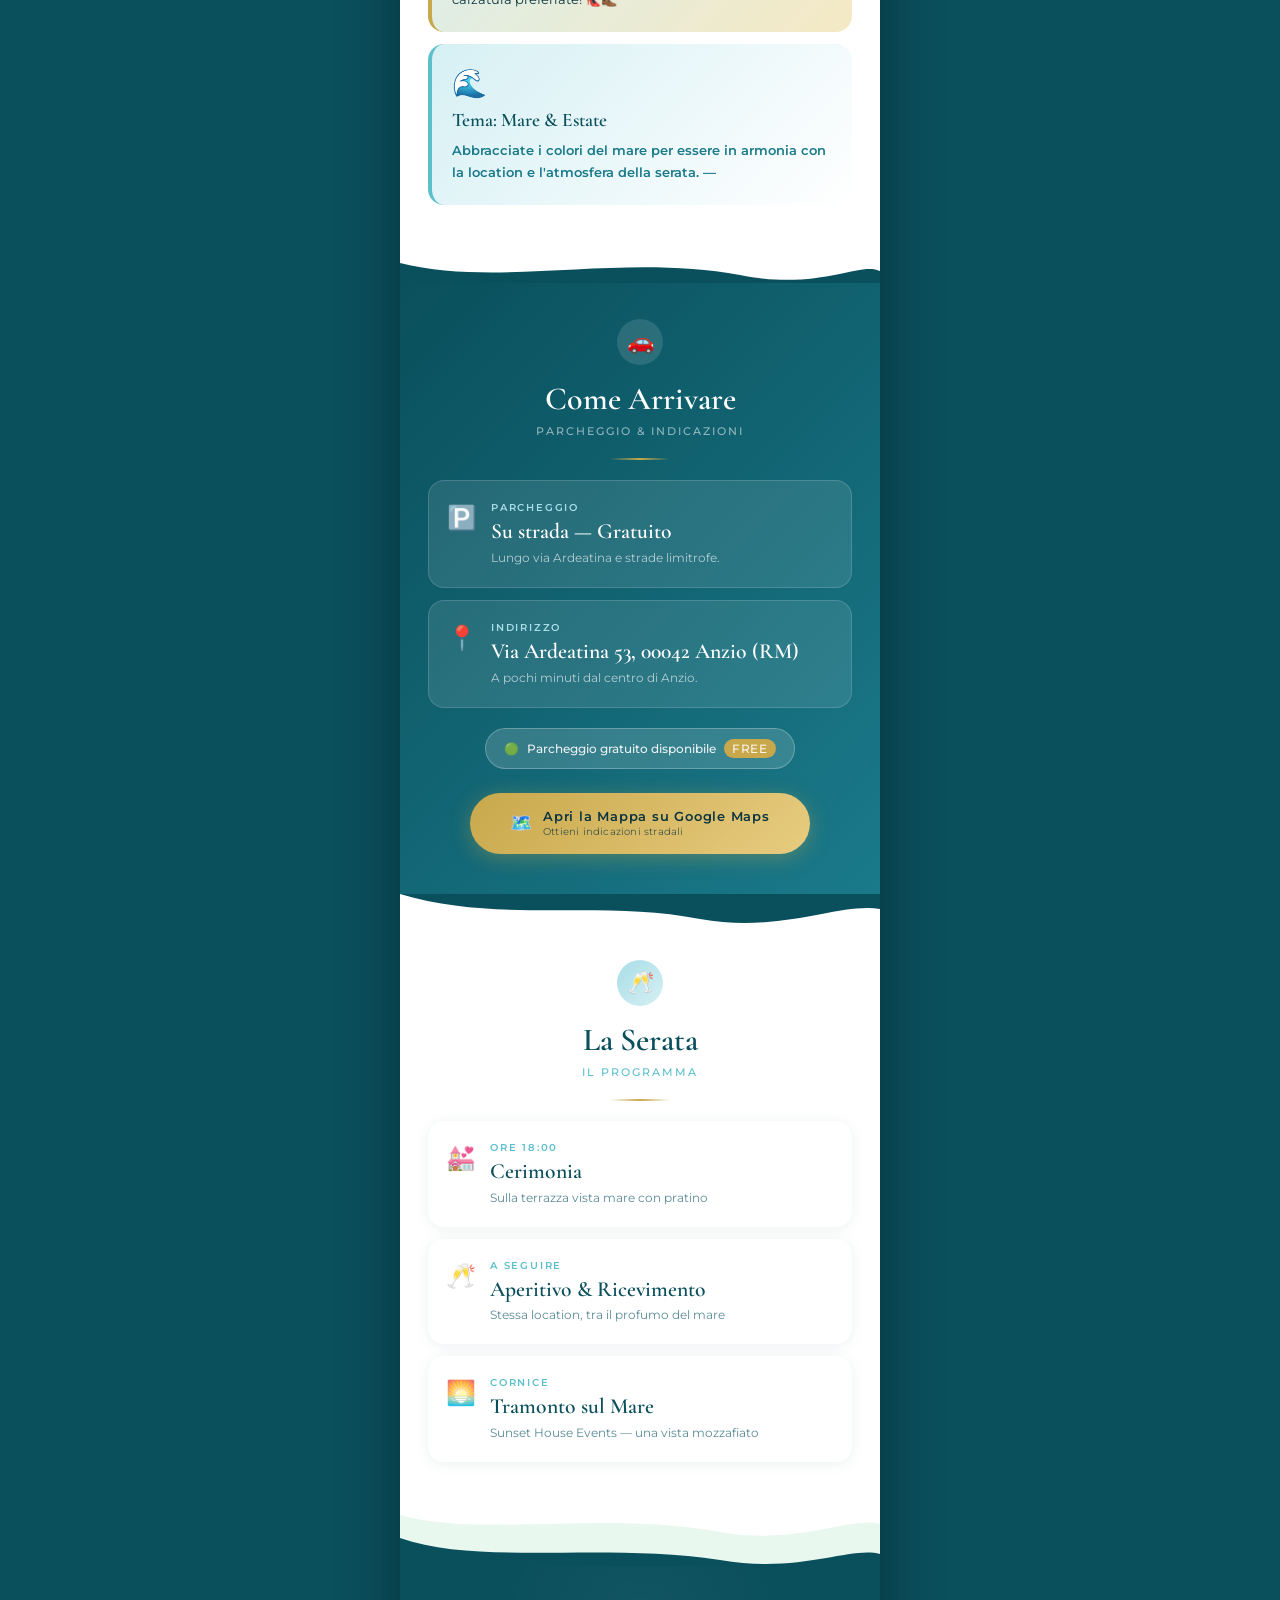
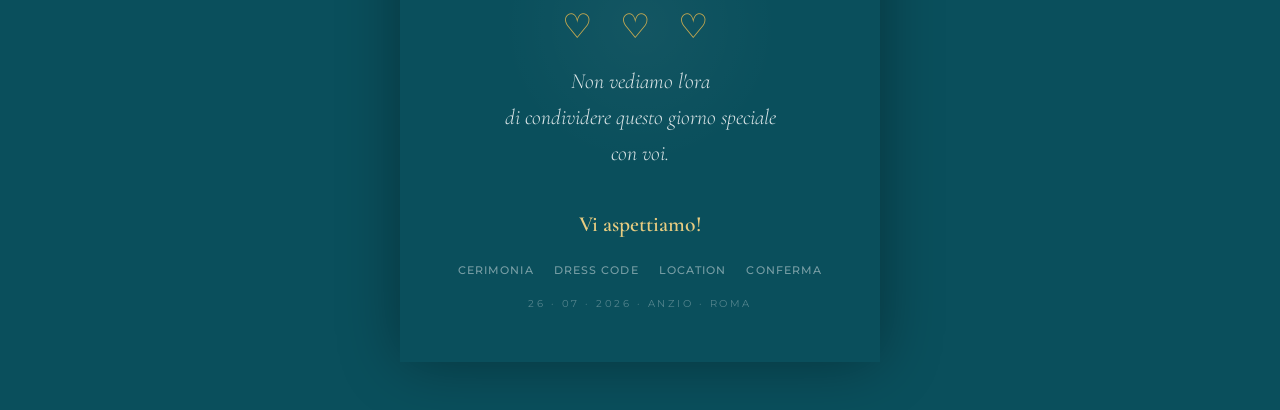
==== commit bd9b27fb: "5 lug 2026, 13:20" ====
--- a/index.html
+++ b/index.html
@@ -64,10 +64,15 @@
 </div>
 
 <div class="date-img-wrap img-blend-wrap">
+  
   <!-- fade verso l'alto che copre il bordo superiore -->
   <div class="img-fade-top"></div>
   <img src="img/quando.jpg" alt="Ci sposiamo! 26 Luglio 2026 – Anzio, Roma" width="480" loading="eager">
   <div class="date-img-overlay-bottom"></div>
+
+  <div class="date-img-link">
+    <a href="tavoli">Vuoi vedere in che tavolo sei?</a>
+  </div>
 </div>
 
       <section class="section section-video" id="video">
--- a/css/style.css
+++ b/css/style.css
@@ -283,7 +283,7 @@
   bottom: 0;
   left: 0;
   right: 0;
-  height: 120px;
+  height: 50px;
   background: linear-gradient(
     to bottom,
     rgba(255, 255, 255, 0) 0%,
@@ -298,7 +298,7 @@
   top: 0;
   left: 0;
   right: 0;
-  height: 120px;
+  height: 50px;
   background: linear-gradient(
     to top,
     rgba(255, 255, 255, 0) 0%,
@@ -353,6 +353,38 @@
   background: linear-gradient(to bottom, transparent, var(--aqua-mist));
 }
 
+.date-img-wrap {
+  position: relative;
+}
+
+.date-img-link {
+  position: absolute;
+  bottom: 24px;
+  left: 50%;
+  transform: translateX(-50%);
+  z-index: 3;
+  text-align: center;
+}
+
+.date-img-link a {
+  display: inline-block;
+  padding: 12px 18px;
+  border-radius: 999px;
+  background: rgba(255, 255, 255, 0.92);
+  color: #0a4f5c;
+  font-family: 'Montserrat', sans-serif;
+  font-size: 12px;
+  font-weight: 600;
+  letter-spacing: 0.06em;
+  text-decoration: none;
+  box-shadow: 0 6px 20px rgba(0,0,0,0.12);
+  transition: transform 0.2s ease, background 0.2s ease;
+}
+
+.date-img-link a:hover {
+  transform: translateY(-1px);
+  background: #ffffff;
+}
 .gold-line {
   width: 60px;
   height: 2px;
@@ -1281,4 +1313,302 @@
   .video-wrap {
     border-radius: 16px;
   }
+}
+
+.drive-camera-page {
+  min-height: 100vh;
+  display: flex;
+  align-items: center;
+  justify-content: center;
+  padding: 24px 16px;
+  background: linear-gradient(180deg, #eef8fa 0%, #d6f0f4 100%);
+}
+
+.drive-camera-section {
+  width: 100%;
+  display: flex;
+  justify-content: center;
+}
+
+.drive-camera-container {
+  width: 100%;
+  max-width: 640px;
+  background: #ffffff;
+  border-radius: 20px;
+  box-shadow: 0 14px 40px rgba(0, 0, 0, 0.12);
+  padding: 28px;
+  border: 1px solid rgba(255, 255, 255, 0.8);
+}
+
+.drive-camera-title {
+  margin: 0 0 10px;
+  font-family: 'Cormorant Garamond', serif;
+  font-size: clamp(2rem, 4vw, 2.8rem);
+  line-height: 1.1;
+  color: #0a4f5c;
+  text-align: center;
+  font-weight: 600;
+}
+
+.drive-camera-subtitle {
+  margin: 0 0 22px;
+  color: #4f6f76;
+  text-align: center;
+  font-size: 0.98rem;
+  line-height: 1.55;
+}
+
+.drive-camera-preview {
+  position: relative;
+  width: 100%;
+  aspect-ratio: 4 / 3;
+  background: #eef8fa;
+  border-radius: 16px;
+  overflow: hidden;
+  margin-bottom: 16px;
+  border: 1px solid rgba(10, 79, 92, 0.12);
+  display: flex;
+  align-items: center;
+  justify-content: center;
+}
+
+.drive-camera-preview-img {
+  width: 100%;
+  height: 100%;
+  object-fit: cover;
+  display: block;
+}
+
+.drive-camera-preview-placeholder {
+  font-family: 'Montserrat', sans-serif;
+  font-size: 14px;
+  color: #4f6f76;
+  text-align: center;
+  padding: 16px;
+  max-width: 80%;
+}
+
+.drive-camera-actions {
+  display: grid;
+  grid-template-columns: 1fr;
+  gap: 12px;
+  margin-top: 4px;
+}
+
+.drive-camera-btn {
+  width: 100%;
+  border: none;
+  border-radius: 14px;
+  padding: 14px 16px;
+  font-family: 'Montserrat', sans-serif;
+  font-size: 0.95rem;
+  font-weight: 600;
+  cursor: pointer;
+  transition: transform 0.15s ease, background-color 0.2s ease, box-shadow 0.2s ease, opacity 0.2s ease;
+  -webkit-tap-highlight-color: transparent;
+}
+
+.drive-camera-btn:hover {
+  transform: translateY(-1px);
+}
+
+.drive-camera-btn:active {
+  transform: translateY(0);
+}
+
+.drive-camera-btn:disabled {
+  opacity: 0.55;
+  cursor: not-allowed;
+  transform: none;
+}
+
+.drive-camera-btn-primary {
+  background: #0a4f5c;
+  color: #fff;
+  box-shadow: 0 10px 24px rgba(10, 79, 92, 0.16);
+}
+
+.drive-camera-btn-primary:hover {
+  background: #0f6677;
+}
+
+.drive-camera-btn-secondary {
+  background: #c8a84b;
+  color: #0d3540;
+  box-shadow: 0 10px 24px rgba(200, 168, 75, 0.18);
+}
+
+.drive-camera-btn-secondary:hover {
+  background: #b99634;
+}
+
+.drive-camera-status {
+  margin-top: 14px;
+  min-height: 24px;
+  font-size: 0.95rem;
+  line-height: 1.5;
+  text-align: center;
+  color: #0a4f5c;
+  word-break: break-word;
+}
+
+.drive-camera-status.error {
+  color: #c62828;
+}
+
+.drive-camera-status.success {
+  color: #2e7d32;
+}
+
+.drive-camera-debug {
+  display: none;
+  white-space: pre-wrap;
+  margin-top: 14px;
+  font-size: 12px;
+  line-height: 1.5;
+  background: #eef8fa;
+  color: #0a4f5c;
+  padding: 12px;
+  border-radius: 12px;
+  border: 1px solid rgba(10, 79, 92, 0.12);
+  overflow-wrap: anywhere;
+}
+
+.drive-camera-copy-btn {
+  display: none;
+  margin-top: 10px;
+  width: 100%;
+  border: none;
+  border-radius: 12px;
+  padding: 12px 16px;
+  background: #0a4f5c;
+  color: #fff;
+  font-family: 'Montserrat', sans-serif;
+  font-size: 13px;
+  font-weight: 600;
+  cursor: pointer;
+  transition: background-color 0.2s ease, transform 0.15s ease;
+}
+
+.drive-camera-copy-btn:hover {
+  background: #0f6677;
+  transform: translateY(-1px);
+}
+
+.drive-camera-copy-btn:active {
+  transform: translateY(0);
+}
+
+.drive-camera-file {
+  display: none;
+}
+
+.drive-camera-label-btn {
+  display: block;
+  text-align: center;
+}
+
+@media (min-width: 720px) {
+  .drive-camera-actions {
+    grid-template-columns: 1fr 1fr;
+  }
+}
+
+@media (max-width: 480px) {
+  .drive-camera-container {
+    padding: 20px;
+    border-radius: 18px;
+  }
+
+  .drive-camera-subtitle {
+    font-size: 0.92rem;
+  }
+
+  .drive-camera-btn {
+    padding: 13px 14px;
+    font-size: 0.92rem;
+  }
+}
+
+@media (prefers-reduced-motion: reduce) {
+  .drive-camera-btn,
+  .drive-camera-copy-btn {
+    transition: none;
+  }
+
+  .drive-camera-btn:hover,
+  .drive-camera-btn:active,
+  .drive-camera-copy-btn:hover {
+    transform: none;
+  }
+}
+
+.drive-preview-list {
+  display: grid;
+  grid-template-columns: repeat(2, minmax(0, 1fr));
+  gap: 8px;
+  margin-bottom: 16px;
+}
+
+.drive-preview-item {
+  position: relative;
+  border-radius: 14px;
+  overflow: hidden;
+  background: linear-gradient(180deg, #ffffff 0%, #eef8fa 100%);
+  border: 1px solid rgba(10, 79, 92, 0.12);
+  box-shadow: 0 8px 20px rgba(10, 79, 92, 0.08);
+  transform: translateZ(0);
+  transition: transform 0.18s ease, box-shadow 0.18s ease, border-color 0.18s ease;
+}
+
+.drive-preview-item::after {
+  content: "";
+  position: absolute;
+  inset: 0;
+  background: linear-gradient(
+    to top,
+    rgba(10, 79, 92, 0.08) 0%,
+    rgba(255, 255, 255, 0) 35%
+  );
+  pointer-events: none;
+}
+
+.drive-preview-item:hover {
+  transform: translateY(-2px);
+  box-shadow: 0 12px 28px rgba(10, 79, 92, 0.14);
+  border-color: rgba(10, 79, 92, 0.2);
+}
+
+.drive-preview-item img {
+  width: 100%;
+  height: 70px;
+  object-fit: cover;
+  display: block;
+  filter: saturate(1.08) contrast(1.03) brightness(1.02);
+  transition: transform 0.2s ease, filter 0.2s ease;
+}
+
+.drive-preview-item:hover img {
+  transform: scale(1.04);
+  filter: saturate(1.12) contrast(1.06) brightness(1.04);
+}
+
+@media (min-width: 700px) {
+  .drive-preview-list {
+    grid-template-columns: repeat(3, minmax(0, 1fr));
+  }
+
+  .drive-preview-item img {
+    height: 100px;
+  }
+}
+
+@media (min-width: 1000px) {
+  .drive-preview-list {
+    grid-template-columns: repeat(4, minmax(0, 1fr));
+  }
+
+  .drive-preview-item img {
+    height: 70px;
+  }
 }
